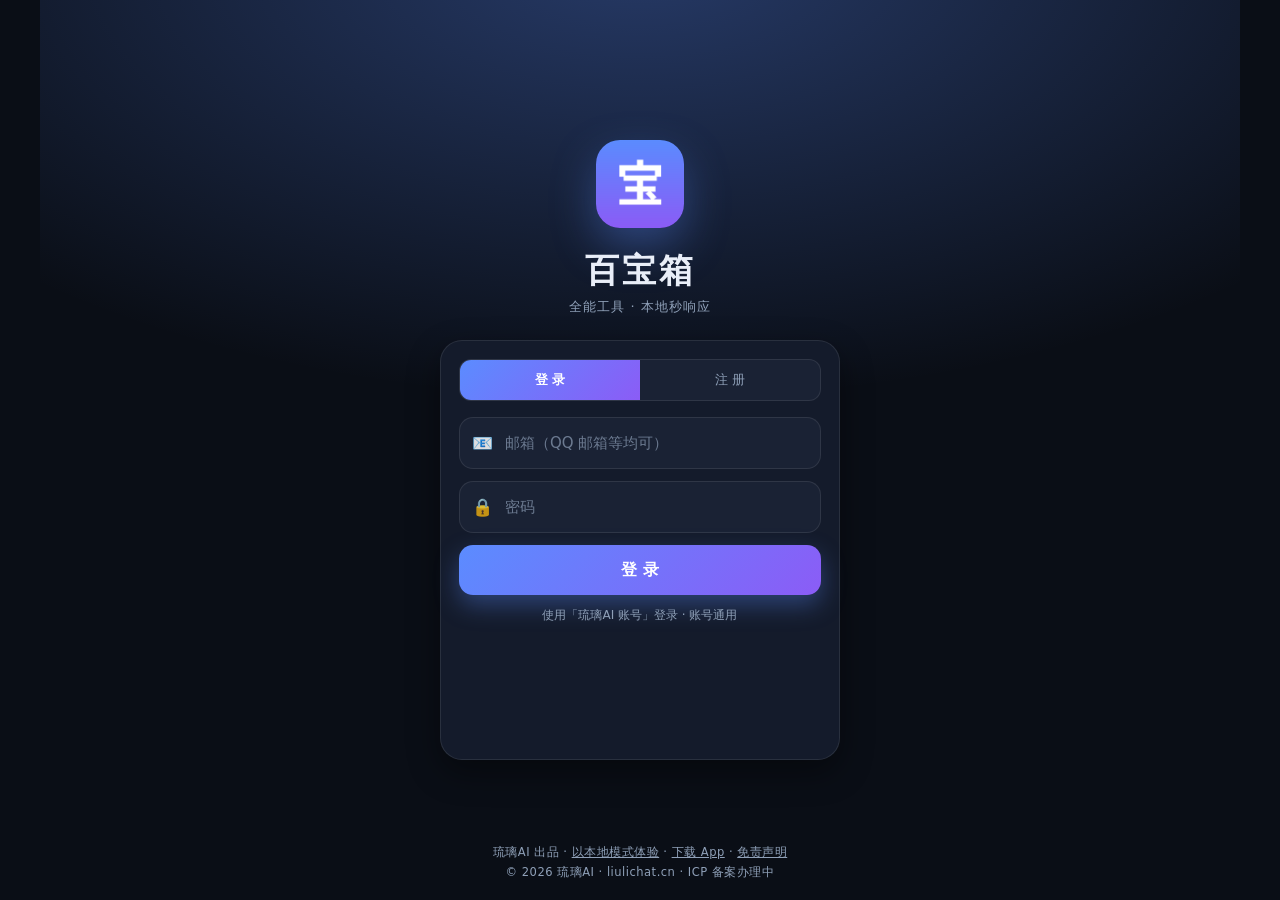
==== index.html @ 8d9b96b7 "feat: 新增访问记录后台（工具使用埋点 + 管理面板） 生产环境缺少访客行为的可观测性，无法得知谁在用、用了哪个工具。本次补齐：  后端（server/api.py） - 新增 tool_usag" ====
<!doctype html>
<html lang="zh-CN" data-theme="night">
<head>
<meta charset="utf-8">
<meta name="viewport" content="width=device-width, initial-scale=1, maximum-scale=1, user-scalable=no, viewport-fit=cover">
<meta name="theme-color" content="#0a0e16">
<meta name="mobile-web-app-capable" content="yes">
<meta name="apple-mobile-web-app-capable" content="yes">
<meta name="apple-mobile-web-app-status-bar-style" content="black-translucent">
<meta name="apple-mobile-web-app-title" content="百宝箱">
<link rel="manifest" href="manifest.webmanifest">
<link rel="icon" type="image/png" sizes="192x192" href="icons/icon-192.png">
<link rel="apple-touch-icon" href="icons/icon-180.png">
<title>百宝箱 · 全能工具箱</title>
<link rel="stylesheet" href="css/app.css?v=5">
</head>
<body>
<div id="app">

  <!-- 登录页 -->
  <section id="login" class="screen">
    <img class="login-orb" src="icons/icon-192.png" alt="百宝箱">
    <h1 class="login-title">百宝箱</h1>
    <p class="login-sub">全能工具 · 本地秒响应</p>
    <div class="login-card">
      <div class="seg" id="loginTab" style="margin-bottom:4px">
        <button data-v="login" class="active">登 录</button>
        <button data-v="register">注 册</button>
      </div>
      <div id="paneLogin">
        <div class="field">
          <span class="field-ico">📧</span>
          <input id="liEmail" type="email" placeholder="邮箱（QQ 邮箱等均可）" autocomplete="email">
        </div>
        <div class="field">
          <span class="field-ico">🔒</span>
          <input id="liPass" type="password" placeholder="密码" autocomplete="current-password">
        </div>
        <button id="liLogin" class="btn-primary btn-block">登 录</button>
        <p class="hint">使用「琉璃AI 账号」登录 · 账号通用</p>
      </div>
      <div id="paneRegister" class="hidden">
        <div class="field">
          <span class="field-ico">📧</span>
          <input id="rgEmail" type="email" placeholder="邮箱（QQ 邮箱等均可）" autocomplete="email">
        </div>
        <div class="field">
          <span class="field-ico">🔑</span>
          <input id="rgCode" type="tel" maxlength="6" placeholder="邮箱验证码" inputmode="numeric">
          <button id="rgSend" class="btn-mini">获取验证码</button>
        </div>
        <div class="field">
          <span class="field-ico">🔒</span>
          <input id="rgPass" type="password" placeholder="设置密码（至少 8 位）" autocomplete="new-password">
        </div>
        <div class="field">
          <span class="field-ico">🔒</span>
          <input id="rgPass2" type="password" placeholder="确认密码" autocomplete="new-password">
        </div>
        <button id="rgGo" class="btn-primary btn-block">注 册</button>
        <p class="hint">验证码 10 分钟内有效 · 重新获取后旧验证码自动失效</p>
      </div>
    </div>
    <div class="login-foot">
      <p style="margin:0">琉璃AI 出品 · <a id="guestMode" style="color:inherit;text-decoration:underline;cursor:pointer">以本地模式体验</a> · <a href="download/" style="color:inherit;text-decoration:underline">下载 App</a> · <a href="disclaimer/" style="color:inherit;text-decoration:underline">免责声明</a></p>
      <p style="margin:5px 0 0">© 2026 琉璃AI · liulichat.cn · ICP 备案办理中</p>
    </div>
  </section>

  <!-- 主界面 -->
  <section id="main" class="screen hidden">
    <main id="content">
      <div id="tab-home" class="tabpage">
        <header class="page-head">
          <div>
            <h2 class="page-title">百宝箱</h2>
            <p class="page-sub">全部本地运行 · 极速且保护隐私</p>
          </div>
          <div class="avatar" id="avatarTop">🙂</div>
        </header>
        <div class="searchbar">
          <span class="search-ico">🔍</span>
          <input id="search" placeholder="搜索工具…">
        </div>
        <div class="chips" id="chips"></div>
        <div class="grid" id="grid"></div>
        <div class="sec-head" id="soonTitle" style="margin-top:24px"><span class="sec-ico">🚧</span>即将上线</div>
        <div class="grid" id="upgrid"></div>
        <div class="foot-note">本地处理 · 无需上传 · 秒级响应<br>工具仅供个人学习使用 · © 2026 琉璃AI</div>
      </div>

      <div id="tab-fav" class="tabpage hidden">
        <header class="page-head"><h2 class="page-title">收藏</h2></header>
        <div class="grid" id="favgrid"></div>
        <div class="empty hidden" id="favEmpty">⭐ 还没有收藏的工具<br><span class="muted">在工具页点右上角星标即可收藏</span></div>
      </div>

      <div id="tab-me" class="tabpage hidden">
        <header class="page-head"><h2 class="page-title">我的</h2></header>
        <div class="me-card">
          <div class="avatar big" id="avatarMe">🙂</div>
          <div>
            <div class="me-name" id="meName">用户</div>
            <div class="me-sub" id="mePhone">-</div>
          </div>
        </div>
        <div class="sec-title">服务器</div>
        <div class="about-card" style="display:flex;justify-content:space-between;align-items:center">
          <span class="muted">连接状态</span><span id="syncStatus" style="font-size:12.5px">检测中…</span>
        </div>
        <div class="sec-title">主题</div>
        <div class="themes" id="themes"></div>
        <div class="sec-title">App</div>
        <div class="about-card" style="display:flex;justify-content:space-between;align-items:center;gap:10px">
          <span style="font-size:12.5px">📱 安卓版 App · 文件存到系统下载目录</span>
          <a class="btn sm" href="download/" style="height:34px;text-decoration:none;white-space:nowrap">获取</a>
        </div>
        <div class="sec-title">关于</div>
        <div class="about-card">
          <p>百宝箱 v0.6 · 38 个工具 · 桌面/手机自适应</p>
          <p>工具本地运行；数据只存本机与你的服务器，不外传第三方。</p>
          <p>所有工具仅供个人学习研究使用，请勿用于商业用途；使用下载类工具时请尊重原作者版权。</p>
          <p>© 2026 琉璃AI · liulichat.cn · <a href="disclaimer/" style="color:var(--accent)">隐私保护与免责声明</a></p>
        </div>
        <button id="logout" class="btn-danger btn-block">退出登录</button>
      </div>
    </main>

    <nav id="tabbar">
      <button class="tab active" data-tab="home">
        <svg viewBox="0 0 24 24"><path d="M3 10.5 12 3l9 7.5V21h-6v-6h-6v6H3z"/></svg>
        <span>首页</span>
      </button>
      <button class="tab" data-tab="fav">
        <svg viewBox="0 0 24 24"><path d="m12 2 3.1 6.3 6.9 1-5 4.9 1.2 6.8L12 17.8 5.8 21l1.2-6.8-5-4.9 6.9-1z"/></svg>
        <span>收藏</span>
      </button>
      <button class="tab" data-tab="me">
        <svg viewBox="0 0 24 24"><path d="M12 12a4.5 4.5 0 1 0 0-9 4.5 4.5 0 0 0 0 9Zm0 2c-4 0-8 2-8 5v2h16v-2c0-3-4-5-8-5Z"/></svg>
        <span>我的</span>
      </button>
    </nav>
  </section>

  <!-- 工具详情 -->
  <section id="toolview" class="hidden">
    <header class="tv-head">
      <button id="tvBack" class="tv-btn back">‹</button>
      <div class="tv-title" id="tvTitle">工具</div>
      <button id="tvFav" class="tv-btn star">☆</button>
    </header>
    <div class="tv-body" id="tvBody"></div>
  </section>

  <div id="toast" class="toast hidden"></div>
</div>
<script src="libs/qr-styling.js?v=1"></script>
<script src="libs/jsbarcode.min.js?v=1"></script>
<script src="libs/pdf-lib.min.js?v=1"></script>
<script src="libs/marked.min.js?v=1"></script>
<script src="libs/zxing.min.js?v=1"></script>
<script src="libs/jszip.min.js?v=1"></script>
<script src="libs/md5.min.js?v=1"></script>
<script src="js/tools.js?v=10"></script>
<script src="js/tools2.js?v=2"></script>
<script src="js/tools3.js?v=1"></script>
<script src="js/tools4.js?v=3"></script>
<script src="js/tools5.js?v=4"></script>
<script src="js/tools6.js?v=5"></script>
<script src="js/api.js?v=4"></script>
<script src="js/app.js?v=8"></script>
</body>
</html>
---- css/app.css ----
/* 百宝箱 · 设计系统 v0.1 */
*{box-sizing:border-box;-webkit-tap-highlight-color:transparent}
html,body{height:100%;margin:0;padding:0}
body{font-family:system-ui,-apple-system,"PingFang SC","Noto Sans SC",sans-serif;background:var(--bg);color:var(--text);overflow:hidden;overscroll-behavior:none;user-select:none;-webkit-user-select:none;transition:background .25s ease}
#app{position:relative;height:100vh;height:100dvh;max-width:540px;margin:0 auto;overflow:hidden}
.hidden{display:none!important}
.screen{position:absolute;inset:0;display:flex;flex-direction:column}
button{font-family:inherit;cursor:pointer}
input,textarea{font-family:inherit;user-select:text;-webkit-user-select:text}

/* ===== 主题令牌（7 套） ===== */
:root,[data-theme="night"]{--bg:#0a0e16;--bg2:#0e1421;--card:#141b2b;--card2:#1a2234;--text:#e9eef8;--muted:#8fa0b8;--border:rgba(255,255,255,.09);--accent:#5b8cff;--accent2:#8b5cf6;--grad:linear-gradient(135deg,#5b8cff,#8b5cf6);--glow:rgba(91,140,255,.35);--danger:#ff5d73;--shadow:0 12px 32px rgba(0,0,0,.4);color-scheme:dark}
[data-theme="light"]{--bg:#f4f6fb;--bg2:#ffffff;--card:#ffffff;--card2:#f2f5fb;--text:#17203a;--muted:#6b7a94;--border:rgba(20,30,60,.10);--accent:#3b6cf6;--accent2:#7c3aed;--grad:linear-gradient(135deg,#3b6cf6,#7c3aed);--glow:rgba(59,108,246,.25);--danger:#e5484d;--shadow:0 12px 32px rgba(30,40,80,.12);color-scheme:light}
[data-theme="ocean"]{--bg:#06121c;--bg2:#0a1a28;--card:#0e2131;--card2:#122940;--text:#e6f4fb;--muted:#7fa3ba;--border:rgba(140,200,255,.10);--accent:#22d3ee;--accent2:#3b82f6;--grad:linear-gradient(135deg,#22d3ee,#3b82f6);--glow:rgba(34,211,238,.30);--danger:#ff6b81;--shadow:0 12px 32px rgba(0,10,20,.5);color-scheme:dark}
[data-theme="violet"]{--bg:#100a1c;--bg2:#170f28;--card:#1d1433;--card2:#241a3f;--text:#efe9fb;--muted:#9d8fbd;--border:rgba(200,160,255,.10);--accent:#a855f7;--accent2:#ec4899;--grad:linear-gradient(135deg,#a855f7,#ec4899);--glow:rgba(168,85,247,.35);--danger:#ff6b9d;--shadow:0 12px 32px rgba(20,0,40,.55);color-scheme:dark}
[data-theme="sunset"]{--bg:#160e09;--bg2:#1e130c;--card:#271a11;--card2:#312217;--text:#faeadd;--muted:#b99b83;--border:rgba(255,200,150,.10);--accent:#fb923c;--accent2:#f43f5e;--grad:linear-gradient(135deg,#fb923c,#f43f5e);--glow:rgba(251,146,60,.32);--danger:#ff5d5d;--shadow:0 12px 32px rgba(30,10,0,.5);color-scheme:dark}
[data-theme="forest"]{--bg:#0a1410;--bg2:#0e1b16;--card:#12241c;--card2:#173026;--text:#e4f3ec;--muted:#87ab9a;--border:rgba(150,255,200,.09);--accent:#34d399;--accent2:#10b981;--grad:linear-gradient(135deg,#34d399,#10b981);--glow:rgba(52,211,153,.28);--danger:#ff6b81;--shadow:0 12px 32px rgba(0,20,10,.5);color-scheme:dark}
[data-theme="sakura"]{--bg:#fff5f7;--bg2:#ffffff;--card:#ffffff;--card2:#fdeff4;--text:#3a2230;--muted:#a2768b;--border:rgba(180,60,110,.13);--accent:#ec4899;--accent2:#f472b6;--grad:linear-gradient(135deg,#f472b6,#ec4899);--glow:rgba(244,114,182,.30);--danger:#e5484d;--shadow:0 12px 32px rgba(180,80,130,.15);color-scheme:light}

/* ===== 登录页 ===== */
#login{align-items:center;justify-content:center;padding:24px;text-align:center;background:radial-gradient(120% 80% at 50% -5%,var(--glow),transparent 62%),var(--bg)}
.login-orb{width:88px;height:88px;border-radius:24px;display:block;box-shadow:0 18px 44px var(--glow)}
@keyframes gradmove{0%{background-position:0% 40%}50%{background-position:100% 60%}100%{background-position:0% 40%}}
.login-title{font-size:30px;margin:20px 0 4px;letter-spacing:3px;font-weight:800}
.login-sub{color:var(--muted);font-size:13px;margin:0 0 24px;letter-spacing:1px}
.login-card{width:100%;max-width:360px;background:var(--card);border:1px solid var(--border);border-radius:22px;padding:18px;box-shadow:var(--shadow);display:flex;flex-direction:column;gap:12px;min-height:420px}
#paneLogin,#paneRegister{display:flex;flex-direction:column;gap:12px}
.field{display:flex;align-items:center;gap:10px;background:var(--card2);border:1px solid var(--border);border-radius:14px;padding:0 12px;height:52px;transition:border-color .15s}
.field:focus-within{border-color:var(--accent)}
.field input{flex:1;border:0;background:transparent;color:var(--text);font-size:15px;outline:none;min-width:0}
.field input::placeholder{color:var(--muted);opacity:.7}
.field-ico{font-size:17px;opacity:.85}
.btn-mini{border:0;background:transparent;color:var(--accent);font-size:13px;font-weight:700;white-space:nowrap;padding:8px 2px}
.btn{display:inline-flex;align-items:center;justify-content:center;gap:6px;padding:0 16px;height:44px;border-radius:12px;border:1px solid var(--border);background:var(--card);color:var(--text);font-size:14px;font-weight:600;transition:transform .12s ease,opacity .15s}
.btn:active{transform:scale(.97)}
.btn-primary{background:var(--grad);color:#fff;border:0;height:50px;border-radius:14px;font-size:16px;font-weight:700;box-shadow:0 10px 24px var(--glow)}
.btn.accent{background:var(--grad);color:#fff;border:0;box-shadow:0 8px 20px var(--glow)}
.btn.sm{height:36px;font-size:13px;border-radius:10px;padding:0 12px}
.btn-danger{background:transparent;color:var(--danger);border:1px solid var(--danger);height:48px;border-radius:14px;font-weight:600}
.btn-block{width:100%}
.hint{font-size:12px;color:var(--muted);text-align:center;margin:0}
.login-foot{position:absolute;bottom:20px;font-size:11.5px;color:var(--muted);letter-spacing:.5px}

/* ===== 主界面 ===== */
#main{background:var(--bg)}
#content{flex:1;overflow-y:auto;-webkit-overflow-scrolling:touch;padding:0 16px 92px}
.tabpage{padding-top:16px;animation:fadeup .25s ease}
@keyframes fadeup{from{opacity:0;transform:translateY(6px)}to{opacity:1;transform:none}}
.page-head{display:flex;align-items:center;justify-content:space-between;margin:4px 0 14px}
.page-title{font-size:22px;margin:0;font-weight:800}
.page-sub{color:var(--muted);font-size:12px;margin:4px 0 0}
.avatar{width:38px;height:38px;border-radius:50%;background:var(--grad);display:flex;align-items:center;justify-content:center;font-size:19px;box-shadow:0 6px 16px var(--glow);flex:none}
.avatar.big{width:54px;height:54px;font-size:27px}
.searchbar{display:flex;align-items:center;gap:8px;background:var(--card);border:1px solid var(--border);border-radius:14px;height:46px;padding:0 14px;margin-bottom:12px;transition:border-color .15s}
.searchbar:focus-within{border-color:var(--accent)}
.searchbar input{flex:1;border:0;background:transparent;color:var(--text);outline:none;font-size:14px}
.searchbar input::placeholder{color:var(--muted);opacity:.7}
.search-ico{font-size:14px;opacity:.7}
.chips{display:flex;gap:8px;overflow-x:auto;padding-bottom:14px;scrollbar-width:none}
.chips::-webkit-scrollbar{display:none}
.chip{border:1px solid var(--border);background:var(--card);color:var(--muted);border-radius:999px;padding:7px 15px;font-size:13px;white-space:nowrap;transition:all .15s}
.chip.active{background:var(--grad);color:#fff;border-color:transparent;font-weight:600;box-shadow:0 6px 16px var(--glow)}
.grid{display:grid;grid-template-columns:repeat(2,1fr);gap:10px}
@media(min-width:560px){.grid{grid-template-columns:repeat(3,1fr)}}
.card{position:relative;background:var(--card);border:1px solid var(--border);border-radius:18px;padding:14px;cursor:pointer;transition:transform .12s ease,border-color .15s}
.card:active{transform:scale(.96)}
@media(hover:hover){.card:hover{border-color:var(--accent)}}
.card-ico{width:42px;height:42px;border-radius:13px;display:flex;align-items:center;justify-content:center;font-size:21px;margin-bottom:10px;box-shadow:0 6px 14px rgba(0,0,0,.18)}
.card-name{font-size:14px;font-weight:700}
.card-desc{font-size:11px;color:var(--muted);margin-top:3px;line-height:1.4}
.card.soon{opacity:.55;pointer-events:none}
.badge-soon{position:absolute;top:10px;right:10px;font-size:9.5px;color:var(--muted);border:1px solid var(--border);border-radius:999px;padding:2px 7px}
.sec-title{font-size:13px;color:var(--muted);margin:22px 0 10px;font-weight:700}
.foot-note{text-align:center;color:var(--muted);font-size:11px;margin:26px 0 8px;letter-spacing:.5px}
.empty{text-align:center;color:var(--text);padding:56px 0;font-size:14px;line-height:2.1}
.muted{color:var(--muted);font-size:12px}

/* ===== 底部导航 ===== */
#tabbar{position:absolute;left:0;right:0;bottom:0;display:flex;height:calc(62px + env(safe-area-inset-bottom));padding-bottom:env(safe-area-inset-bottom);background:var(--bg2);border-top:1px solid var(--border)}
.tab{flex:1;display:flex;flex-direction:column;align-items:center;justify-content:center;gap:3px;background:none;border:0;color:var(--muted);font-size:11px;transition:color .15s}
.tab svg{width:22px;height:22px;fill:currentColor}
.tab.active{color:var(--accent)}
.tab.active span{font-weight:700}

/* ===== 工具详情页 ===== */
#toolview{position:absolute;inset:0;background:var(--bg);display:flex;flex-direction:column;z-index:30;animation:slidein .22s cubic-bezier(.2,.8,.3,1)}
@keyframes slidein{from{transform:translateX(28px);opacity:.3}to{transform:none;opacity:1}}
.tv-head{display:flex;align-items:center;gap:8px;padding:12px 14px 10px;border-bottom:1px solid var(--border)}
.tv-btn{width:38px;height:38px;border-radius:12px;border:1px solid var(--border);background:var(--card);color:var(--text);font-size:22px;line-height:1;display:flex;align-items:center;justify-content:center;transition:transform .12s}
.tv-btn:active{transform:scale(.92)}
.tv-btn.back{padding-bottom:4px;font-weight:600}
.tv-btn.star{font-size:19px;color:var(--muted)}
.tv-btn.star.on{color:#fbbf24;border-color:rgba(251,191,36,.4)}
.tv-title{flex:1;text-align:center;font-size:16px;font-weight:700;overflow:hidden;text-overflow:ellipsis;white-space:nowrap}
.tv-body{flex:1;overflow-y:auto;-webkit-overflow-scrolling:touch;padding:16px 16px 48px}

/* ===== 通用工具组件 ===== */
.label{font-size:12.5px;color:var(--muted);margin:14px 0 6px;font-weight:700;display:flex;align-items:center;justify-content:space-between}
.label:first-child{margin-top:0}
.ta{width:100%;min-height:112px;background:var(--card);border:1px solid var(--border);border-radius:14px;color:var(--text);padding:12px;font-size:14px;outline:none;resize:vertical;line-height:1.5;transition:border-color .15s}
.ta:focus,.inp:focus{border-color:var(--accent)}
.ta::placeholder,.inp::placeholder{color:var(--muted);opacity:.65}
.inp{width:100%;height:46px;background:var(--card);border:1px solid var(--border);border-radius:12px;color:var(--text);padding:0 12px;font-size:14px;outline:none;transition:border-color .15s}
.row{display:flex;gap:10px;align-items:center}
.row.wrap{flex-wrap:wrap}
.result-box{background:var(--card);border:1px solid var(--border);border-radius:14px;padding:12px;font-size:13px;word-break:break-all;line-height:1.6;user-select:text;-webkit-user-select:text;min-height:44px}
.result-box.mono{font-family:ui-monospace,Menlo,Consolas,monospace;letter-spacing:.5px}
.canvas-wrap{position:relative;margin-top:12px;border-radius:16px;overflow:hidden;border:1px solid var(--border);background:var(--card2)}
.canvas-wrap canvas{display:block;width:100%;height:auto;touch-action:none}
.file-drop{display:block;border:1.5px dashed var(--border);border-radius:16px;padding:30px 14px;text-align:center;color:var(--muted);font-size:13px;background:var(--card);transition:border-color .15s,color .15s}
.file-drop:active{border-color:var(--accent);color:var(--accent)}
input[type=file]{display:none}
input[type=range]{width:100%;accent-color:var(--accent);height:32px}
input[type=checkbox]{width:18px;height:18px;accent-color:var(--accent)}
input[type=color]{width:100%;height:40px;border:1px solid var(--border);border-radius:10px;background:var(--card);padding:2px}
.seg{display:flex;background:var(--card2);border:1px solid var(--border);border-radius:12px;overflow:hidden}
.seg button{flex:1;border:0;background:transparent;color:var(--muted);height:40px;font-size:13px;transition:all .15s}
.seg button.active{background:var(--grad);color:#fff;font-weight:700}
.check-row{display:flex;align-items:center;justify-content:space-between;background:var(--card);border:1px solid var(--border);border-radius:12px;padding:12px 14px;margin-top:8px;font-size:14px}
.strength{height:6px;border-radius:999px;background:var(--card2);overflow:hidden;margin-top:10px}
.strength i{display:block;height:100%;width:0;border-radius:999px;transition:width .3s,background .3s}
.big-mono{font-size:19px;font-weight:700;letter-spacing:1px;word-break:break-all;font-family:ui-monospace,Menlo,Consolas,monospace}

/* ===== 我的页 ===== */
.me-card{display:flex;align-items:center;gap:14px;background:var(--card);border:1px solid var(--border);border-radius:20px;padding:16px;margin-top:4px}
.me-name{font-size:16px;font-weight:800}
.me-sub{font-size:12px;color:var(--muted);margin-top:3px}
.themes{display:grid;grid-template-columns:repeat(4,1fr);gap:10px}
.swatch{border:2px solid var(--border);border-radius:16px;padding:12px 6px 10px;display:flex;flex-direction:column;align-items:center;gap:8px;background:var(--card);font-size:11px;color:var(--muted);transition:all .15s}
.swatch .dot{width:26px;height:26px;border-radius:50%}
.swatch.on{border-color:var(--accent);color:var(--text);font-weight:700}
.swatch.on .dot{box-shadow:0 0 0 2px var(--bg),0 0 0 4px var(--accent)}
.about-card{background:var(--card);border:1px solid var(--border);border-radius:16px;padding:14px;font-size:12.5px;color:var(--muted);line-height:1.8}
.about-card p{margin:0}
#logout{margin-top:22px}

/* ===== 轻提示 ===== */
.toast{position:absolute;top:18px;left:50%;transform:translateX(-50%);background:rgba(22,28,44,.94);color:#fff;padding:11px 18px;border-radius:999px;font-size:13px;z-index:80;box-shadow:0 10px 30px rgba(0,0,0,.35);max-width:82%;text-align:center;animation:toastin .22s ease;pointer-events:none}
@keyframes toastin{from{opacity:0;transform:translateX(-50%) translateY(-8px)}to{opacity:1;transform:translateX(-50%) translateY(0)}}

/* ===== Markdown 预览样式 ===== */
.md-body{font-size:13.5px;line-height:1.75;user-select:text;-webkit-user-select:text}
.md-body h1,.md-body h2,.md-body h3,.md-body h4{margin:12px 0 8px;line-height:1.3}
.md-body h1{font-size:19px}
.md-body h2{font-size:16px}
.md-body h3{font-size:14px}
.md-body p{margin:6px 0}
.md-body code{background:var(--card2);border:1px solid var(--border);border-radius:6px;padding:1px 5px;font-size:12px}
.md-body pre{background:var(--card2);border:1px solid var(--border);border-radius:10px;padding:10px;overflow-x:auto}
.md-body pre code{border:0;padding:0;background:none}
.md-body blockquote{border-left:3px solid var(--accent);margin:8px 0;padding:2px 12px;color:var(--muted)}
.md-body ul,.md-body ol{padding-left:22px;margin:6px 0}
.md-body a{color:var(--accent)}
.md-body table{border-collapse:collapse}
.md-body td,.md-body th{border:1px solid var(--border);padding:4px 8px}

/* ===== 首页分类分区 ===== */
#grid{display:block}
.tool-sec{margin-bottom:4px}
.sec-head{display:flex;align-items:center;gap:8px;font-size:14.5px;font-weight:800;margin:20px 0 10px;color:var(--text)}
.sec-head .sec-ico{font-size:17px}
.sec-head .sec-count{font-size:11px;color:var(--muted);font-weight:600;background:var(--card);border:1px solid var(--border);border-radius:999px;padding:1px 9px;margin-left:2px}

/* ===== 桌面端（Windows / 大屏 Web）适配 ===== */
@media (min-width: 720px){
  #app{max-width: 880px}
  .grid{grid-template-columns:repeat(3,1fr)}
  #content{padding:0 22px 100px}
  #tabbar{justify-content:center}
  .tab{flex:0 1 170px}
  .tv-head,.tv-body{max-width:800px;margin-left:auto;margin-right:auto;width:100%}
  .login-card{max-width:400px}
  .login-title{font-size:34px}
}
@media (min-width: 1100px){
  #app{max-width: 1200px}
  .grid{grid-template-columns:repeat(4,1fr)}
  #content{padding:0 30px 100px}
  .tv-head,.tv-body{max-width:880px}
  .card{padding:16px}
  .card-ico{width:46px;height:46px;font-size:23px}
}
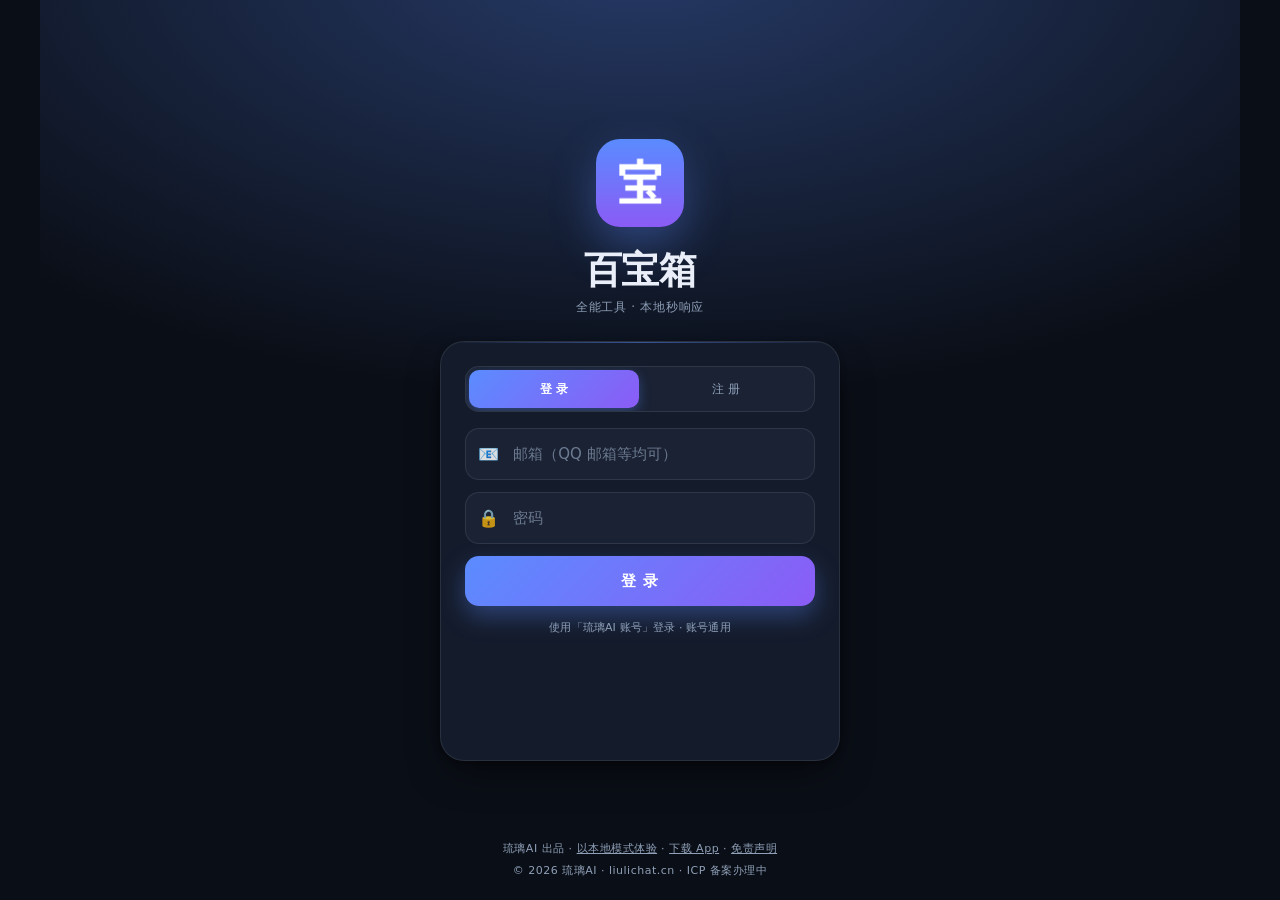
==== commit 60e149a4: "design: 视觉系统 v2.0 · 排版比例尺 + 4pt 留白 + 三级纵深 + GSAP 编排 八个维度的重做： - 排版：1.2 比例尺（11/12/13.5/15/17/20/24/30/" ====
--- a/index.html
+++ b/index.html
@@ -12,7 +12,7 @@
 <link rel="icon" type="image/png" sizes="192x192" href="icons/icon-192.png">
 <link rel="apple-touch-icon" href="icons/icon-180.png">
 <title>百宝箱 · 全能工具箱</title>
-<link rel="stylesheet" href="css/app.css?v=5">
+<link rel="stylesheet" href="css/app.css?v=6">
 </head>
 <body>
 <div id="app">
@@ -167,7 +167,8 @@
 <script src="js/tools4.js?v=3"></script>
 <script src="js/tools5.js?v=4"></script>
 <script src="js/tools6.js?v=5"></script>
+<script src="libs/gsap.min.js?v=1"></script>
 <script src="js/api.js?v=4"></script>
-<script src="js/app.js?v=8"></script>
+<script src="js/app.js?v=9"></script>
 </body>
 </html>
--- a/css/app.css
+++ b/css/app.css
@@ -1,182 +1,337 @@
-/* 百宝箱 · 设计系统 v0.1 */
+/* 百宝箱 · 设计系统 v2.0
+   排版比例尺 1.2 / 留白 4pt 栅格 / 三级纵深 / 统一缓动曲线
+   动效编排由 GSAP 接管，CSS 只留降级与微交互 */
 *{box-sizing:border-box;-webkit-tap-highlight-color:transparent}
 html,body{height:100%;margin:0;padding:0}
-body{font-family:system-ui,-apple-system,"PingFang SC","Noto Sans SC",sans-serif;background:var(--bg);color:var(--text);overflow:hidden;overscroll-behavior:none;user-select:none;-webkit-user-select:none;transition:background .25s ease}
+
+/* ===== 字体比例尺 ===== */
+:root{
+  --fs-xs:11px; --fs-sm:12px; --fs-base:13.5px; --fs-md:15px;
+  --fs-lg:17px; --fs-xl:20px; --fs-2xl:24px; --fs-3xl:30px; --fs-4xl:38px;
+  --lh-tight:1.25; --lh-base:1.6; --lh-loose:1.8;
+  --ls-tight:-.022em; --ls-base:.01em; --ls-wide:.06em;
+
+  /* ===== 留白：4pt 栅格 ===== */
+  --sp-1:4px; --sp-2:8px; --sp-3:12px; --sp-4:16px; --sp-5:20px;
+  --sp-6:24px; --sp-8:32px; --sp-10:40px; --sp-12:48px;
+
+  /* ===== 圆角 ===== */
+  --r-sm:10px; --r-md:14px; --r-lg:18px; --r-xl:24px; --r-full:999px;
+
+  /* ===== 缓动曲线：全站只用这三条 ===== */
+  --ease-out:cubic-bezier(.22,.61,.36,1);
+  --ease-io:cubic-bezier(.65,.05,.36,1);
+  --ease-spring:cubic-bezier(.34,1.4,.5,1);
+  --t-fast:.16s; --t-base:.26s; --t-slow:.42s;
+
+  --nav-h:62px;
+}
+
+body{
+  font-family:system-ui,-apple-system,"PingFang SC","Noto Sans SC","Segoe UI",sans-serif;
+  background:var(--bg);color:var(--text);overflow:hidden;overscroll-behavior:none;
+  user-select:none;-webkit-user-select:none;
+  transition:background var(--t-slow) var(--ease-out);
+  font-size:var(--fs-base);line-height:var(--lh-base);letter-spacing:var(--ls-base);
+  -webkit-font-smoothing:antialiased;text-rendering:optimizeLegibility;
+}
 #app{position:relative;height:100vh;height:100dvh;max-width:540px;margin:0 auto;overflow:hidden}
 .hidden{display:none!important}
 .screen{position:absolute;inset:0;display:flex;flex-direction:column}
-button{font-family:inherit;cursor:pointer}
+button{font-family:inherit;cursor:pointer;font-size:inherit}
 input,textarea{font-family:inherit;user-select:text;-webkit-user-select:text}
-
-/* ===== 主题令牌（7 套） ===== */
-:root,[data-theme="night"]{--bg:#0a0e16;--bg2:#0e1421;--card:#141b2b;--card2:#1a2234;--text:#e9eef8;--muted:#8fa0b8;--border:rgba(255,255,255,.09);--accent:#5b8cff;--accent2:#8b5cf6;--grad:linear-gradient(135deg,#5b8cff,#8b5cf6);--glow:rgba(91,140,255,.35);--danger:#ff5d73;--shadow:0 12px 32px rgba(0,0,0,.4);color-scheme:dark}
-[data-theme="light"]{--bg:#f4f6fb;--bg2:#ffffff;--card:#ffffff;--card2:#f2f5fb;--text:#17203a;--muted:#6b7a94;--border:rgba(20,30,60,.10);--accent:#3b6cf6;--accent2:#7c3aed;--grad:linear-gradient(135deg,#3b6cf6,#7c3aed);--glow:rgba(59,108,246,.25);--danger:#e5484d;--shadow:0 12px 32px rgba(30,40,80,.12);color-scheme:light}
-[data-theme="ocean"]{--bg:#06121c;--bg2:#0a1a28;--card:#0e2131;--card2:#122940;--text:#e6f4fb;--muted:#7fa3ba;--border:rgba(140,200,255,.10);--accent:#22d3ee;--accent2:#3b82f6;--grad:linear-gradient(135deg,#22d3ee,#3b82f6);--glow:rgba(34,211,238,.30);--danger:#ff6b81;--shadow:0 12px 32px rgba(0,10,20,.5);color-scheme:dark}
-[data-theme="violet"]{--bg:#100a1c;--bg2:#170f28;--card:#1d1433;--card2:#241a3f;--text:#efe9fb;--muted:#9d8fbd;--border:rgba(200,160,255,.10);--accent:#a855f7;--accent2:#ec4899;--grad:linear-gradient(135deg,#a855f7,#ec4899);--glow:rgba(168,85,247,.35);--danger:#ff6b9d;--shadow:0 12px 32px rgba(20,0,40,.55);color-scheme:dark}
-[data-theme="sunset"]{--bg:#160e09;--bg2:#1e130c;--card:#271a11;--card2:#312217;--text:#faeadd;--muted:#b99b83;--border:rgba(255,200,150,.10);--accent:#fb923c;--accent2:#f43f5e;--grad:linear-gradient(135deg,#fb923c,#f43f5e);--glow:rgba(251,146,60,.32);--danger:#ff5d5d;--shadow:0 12px 32px rgba(30,10,0,.5);color-scheme:dark}
-[data-theme="forest"]{--bg:#0a1410;--bg2:#0e1b16;--card:#12241c;--card2:#173026;--text:#e4f3ec;--muted:#87ab9a;--border:rgba(150,255,200,.09);--accent:#34d399;--accent2:#10b981;--grad:linear-gradient(135deg,#34d399,#10b981);--glow:rgba(52,211,153,.28);--danger:#ff6b81;--shadow:0 12px 32px rgba(0,20,10,.5);color-scheme:dark}
-[data-theme="sakura"]{--bg:#fff5f7;--bg2:#ffffff;--card:#ffffff;--card2:#fdeff4;--text:#3a2230;--muted:#a2768b;--border:rgba(180,60,110,.13);--accent:#ec4899;--accent2:#f472b6;--grad:linear-gradient(135deg,#f472b6,#ec4899);--glow:rgba(244,114,182,.30);--danger:#e5484d;--shadow:0 12px 32px rgba(180,80,130,.15);color-scheme:light}
+/* 数字一律等宽：彻底解决时间戳/汇率/进制换算里的字符跳动 */
+.big-mono,.result-box.mono,.ta.mono,input[type=tel],input[type=number]{
+  font-variant-numeric:tabular-nums;font-feature-settings:"tnum" 1
+}
+
+/* ===== 主题令牌（7 套，每套含三级纵深 + 语义色） ===== */
+:root,[data-theme="night"]{
+  --bg:#0a0e16;--bg2:#0e1421;--card:#141b2b;--card2:#1a2234;
+  --text:#e9eef8;--muted:#8fa0b8;--border:rgba(255,255,255,.09);
+  --accent:#5b8cff;--accent2:#8b5cf6;--grad:linear-gradient(135deg,#5b8cff,#8b5cf6);
+  --glow:rgba(91,140,255,.35);--danger:#ff5d73;
+  --success:#34d399;--warning:#fbbf24;
+  --e1:0 1px 2px rgba(0,0,0,.28);
+  --e2:0 4px 14px -4px rgba(0,0,0,.45),0 1px 2px rgba(0,0,0,.3);
+  --e3:0 16px 40px -12px rgba(0,0,0,.6),0 2px 6px rgba(0,0,0,.35);
+  --e4:0 28px 64px -20px rgba(0,0,0,.75);
+  --hi:rgba(255,255,255,.06);color-scheme:dark}
+[data-theme="light"]{
+  --bg:#f4f6fb;--bg2:#ffffff;--card:#ffffff;--card2:#f2f5fb;
+  --text:#17203a;--muted:#6b7a94;--border:rgba(20,30,60,.10);
+  --accent:#3b6cf6;--accent2:#7c3aed;--grad:linear-gradient(135deg,#3b6cf6,#7c3aed);
+  --glow:rgba(59,108,246,.25);--danger:#e5484d;
+  --success:#10b981;--warning:#f59e0b;
+  --e1:0 1px 2px rgba(30,40,80,.06);
+  --e2:0 4px 14px -6px rgba(30,40,80,.14),0 1px 2px rgba(30,40,80,.05);
+  --e3:0 16px 40px -14px rgba(30,40,80,.22),0 2px 6px rgba(30,40,80,.07);
+  --e4:0 28px 64px -22px rgba(30,40,80,.3);
+  --hi:rgba(20,30,60,.035);color-scheme:light}
+[data-theme="ocean"]{
+  --bg:#06121c;--bg2:#0a1a28;--card:#0e2131;--card2:#122940;
+  --text:#e6f4fb;--muted:#7fa3ba;--border:rgba(140,200,255,.10);
+  --accent:#22d3ee;--accent2:#3b82f6;--grad:linear-gradient(135deg,#22d3ee,#3b82f6);
+  --glow:rgba(34,211,238,.30);--danger:#ff6b81;
+  --success:#34d399;--warning:#fbbf24;
+  --e1:0 1px 2px rgba(0,10,20,.3);
+  --e2:0 4px 14px -4px rgba(0,10,20,.5),0 1px 2px rgba(0,10,20,.34);
+  --e3:0 16px 40px -12px rgba(0,10,20,.66),0 2px 6px rgba(0,10,20,.4);
+  --e4:0 28px 64px -20px rgba(0,10,20,.8);
+  --hi:rgba(140,200,255,.06);color-scheme:dark}
+[data-theme="violet"]{
+  --bg:#100a1c;--bg2:#170f28;--card:#1d1433;--card2:#241a3f;
+  --text:#efe9fb;--muted:#9d8fbd;--border:rgba(200,160,255,.10);
+  --accent:#a855f7;--accent2:#ec4899;--grad:linear-gradient(135deg,#a855f7,#ec4899);
+  --glow:rgba(168,85,247,.35);--danger:#ff6b9d;
+  --success:#34d399;--warning:#fbbf24;
+  --e1:0 1px 2px rgba(20,0,40,.32);
+  --e2:0 4px 14px -4px rgba(20,0,40,.52),0 1px 2px rgba(20,0,40,.36);
+  --e3:0 16px 40px -12px rgba(20,0,40,.68),0 2px 6px rgba(20,0,40,.42);
+  --e4:0 28px 64px -20px rgba(20,0,40,.82);
+  --hi:rgba(200,160,255,.06);color-scheme:dark}
+[data-theme="sunset"]{
+  --bg:#160e09;--bg2:#1e130c;--card:#271a11;--card2:#312217;
+  --text:#faeadd;--muted:#b99b83;--border:rgba(255,200,150,.10);
+  --accent:#fb923c;--accent2:#f43f5e;--grad:linear-gradient(135deg,#fb923c,#f43f5e);
+  --glow:rgba(251,146,60,.32);--danger:#ff5d5d;
+  --success:#34d399;--warning:#fbbf24;
+  --e1:0 1px 2px rgba(30,10,0,.3);
+  --e2:0 4px 14px -4px rgba(30,10,0,.5),0 1px 2px rgba(30,10,0,.34);
+  --e3:0 16px 40px -12px rgba(30,10,0,.66),0 2px 6px rgba(30,10,0,.4);
+  --e4:0 28px 64px -20px rgba(30,10,0,.8);
+  --hi:rgba(255,200,150,.06);color-scheme:dark}
+[data-theme="forest"]{
+  --bg:#0a1410;--bg2:#0e1b16;--card:#12241c;--card2:#173026;
+  --text:#e4f3ec;--muted:#87ab9a;--border:rgba(150,255,200,.09);
+  --accent:#34d399;--accent2:#10b981;--grad:linear-gradient(135deg,#34d399,#10b981);
+  --glow:rgba(52,211,153,.28);--danger:#ff6b81;
+  --success:#34d399;--warning:#fbbf24;
+  --e1:0 1px 2px rgba(0,20,10,.3);
+  --e2:0 4px 14px -4px rgba(0,20,10,.5),0 1px 2px rgba(0,20,10,.34);
+  --e3:0 16px 40px -12px rgba(0,20,10,.66),0 2px 6px rgba(0,20,10,.4);
+  --e4:0 28px 64px -20px rgba(0,20,10,.8);
+  --hi:rgba(150,255,200,.055);color-scheme:dark}
+[data-theme="sakura"]{
+  --bg:#fff5f7;--bg2:#ffffff;--card:#ffffff;--card2:#fdeff4;
+  --text:#3a2230;--muted:#a2768b;--border:rgba(180,60,110,.13);
+  --accent:#ec4899;--accent2:#f472b6;--grad:linear-gradient(135deg,#f472b6,#ec4899);
+  --glow:rgba(244,114,182,.30);--danger:#e5484d;
+  --success:#10b981;--warning:#f59e0b;
+  --e1:0 1px 2px rgba(180,80,130,.07);
+  --e2:0 4px 14px -6px rgba(180,80,130,.16),0 1px 2px rgba(180,80,130,.06);
+  --e3:0 16px 40px -14px rgba(180,80,130,.24),0 2px 6px rgba(180,80,130,.08);
+  --e4:0 28px 64px -22px rgba(180,80,130,.32);
+  --hi:rgba(180,60,110,.04);color-scheme:light}
 
 /* ===== 登录页 ===== */
-#login{align-items:center;justify-content:center;padding:24px;text-align:center;background:radial-gradient(120% 80% at 50% -5%,var(--glow),transparent 62%),var(--bg)}
-.login-orb{width:88px;height:88px;border-radius:24px;display:block;box-shadow:0 18px 44px var(--glow)}
+#login{align-items:center;justify-content:center;padding:var(--sp-6);text-align:center;background:radial-gradient(120% 80% at 50% -5%,var(--glow),transparent 62%),var(--bg)}
+.login-orb{width:88px;height:88px;border-radius:var(--r-xl);display:block;box-shadow:0 18px 44px var(--glow);transition:transform var(--t-slow) var(--ease-spring)}
+.login-orb:active{transform:scale(.94)}
 @keyframes gradmove{0%{background-position:0% 40%}50%{background-position:100% 60%}100%{background-position:0% 40%}}
-.login-title{font-size:30px;margin:20px 0 4px;letter-spacing:3px;font-weight:800}
-.login-sub{color:var(--muted);font-size:13px;margin:0 0 24px;letter-spacing:1px}
-.login-card{width:100%;max-width:360px;background:var(--card);border:1px solid var(--border);border-radius:22px;padding:18px;box-shadow:var(--shadow);display:flex;flex-direction:column;gap:12px;min-height:420px}
-#paneLogin,#paneRegister{display:flex;flex-direction:column;gap:12px}
-.field{display:flex;align-items:center;gap:10px;background:var(--card2);border:1px solid var(--border);border-radius:14px;padding:0 12px;height:52px;transition:border-color .15s}
-.field:focus-within{border-color:var(--accent)}
-.field input{flex:1;border:0;background:transparent;color:var(--text);font-size:15px;outline:none;min-width:0}
+.login-title{font-size:var(--fs-3xl);margin:var(--sp-5) 0 var(--sp-1);letter-spacing:var(--ls-tight);font-weight:800;line-height:var(--lh-tight)}
+.login-sub{color:var(--muted);font-size:var(--fs-sm);margin:0 0 var(--sp-6);letter-spacing:var(--ls-wide)}
+.login-card{width:100%;max-width:360px;background:var(--card);border:1px solid var(--border);border-radius:var(--r-xl);padding:var(--sp-5);box-shadow:var(--e3);display:flex;flex-direction:column;gap:var(--sp-3);min-height:420px;position:relative;overflow:hidden}
+/* 顶部一道渐变高光：低成本拉开「这不是一张普通卡片」的观感 */
+.login-card::before{content:"";position:absolute;inset:0 0 auto;height:1px;background:linear-gradient(90deg,transparent,var(--accent),transparent);opacity:.5}
+#paneLogin,#paneRegister{display:flex;flex-direction:column;gap:var(--sp-3)}
+.field{display:flex;align-items:center;gap:var(--sp-3);background:var(--card2);border:1px solid var(--border);border-radius:var(--r-md);padding:0 var(--sp-3);height:52px;transition:border-color var(--t-base) var(--ease-out),box-shadow var(--t-base) var(--ease-out)}
+.field:focus-within{border-color:var(--accent);box-shadow:0 0 0 3px color-mix(in srgb,var(--accent) 16%,transparent)}
+.field input{flex:1;border:0;background:transparent;color:var(--text);font-size:var(--fs-md);outline:none;min-width:0}
 .field input::placeholder{color:var(--muted);opacity:.7}
-.field-ico{font-size:17px;opacity:.85}
-.btn-mini{border:0;background:transparent;color:var(--accent);font-size:13px;font-weight:700;white-space:nowrap;padding:8px 2px}
-.btn{display:inline-flex;align-items:center;justify-content:center;gap:6px;padding:0 16px;height:44px;border-radius:12px;border:1px solid var(--border);background:var(--card);color:var(--text);font-size:14px;font-weight:600;transition:transform .12s ease,opacity .15s}
+.field-ico{font-size:17px;opacity:.85;flex:none}
+.btn-mini{border:0;background:transparent;color:var(--accent);font-size:var(--fs-sm);font-weight:700;white-space:nowrap;padding:var(--sp-2) var(--sp-1);border-radius:var(--r-sm);transition:opacity var(--t-fast)}
+.btn-mini:active{opacity:.6}
+.btn{display:inline-flex;align-items:center;justify-content:center;gap:6px;padding:0 var(--sp-4);height:44px;border-radius:var(--r-md);border:1px solid var(--border);background:var(--card);color:var(--text);font-size:var(--fs-base);font-weight:600;transition:transform var(--t-fast) var(--ease-out),background var(--t-fast),border-color var(--t-fast);box-shadow:var(--e1)}
 .btn:active{transform:scale(.97)}
-.btn-primary{background:var(--grad);color:#fff;border:0;height:50px;border-radius:14px;font-size:16px;font-weight:700;box-shadow:0 10px 24px var(--glow)}
+.btn-primary{background:var(--grad);color:#fff;border:0;height:50px;border-radius:var(--r-md);font-size:var(--fs-md);font-weight:700;box-shadow:0 10px 24px var(--glow);letter-spacing:var(--ls-wide)}
 .btn.accent{background:var(--grad);color:#fff;border:0;box-shadow:0 8px 20px var(--glow)}
-.btn.sm{height:36px;font-size:13px;border-radius:10px;padding:0 12px}
-.btn-danger{background:transparent;color:var(--danger);border:1px solid var(--danger);height:48px;border-radius:14px;font-weight:600}
+.btn.sm{height:36px;font-size:var(--fs-sm);border-radius:var(--r-sm);padding:0 var(--sp-3)}
+.btn-danger{background:transparent;color:var(--danger);border:1px solid var(--danger);height:48px;border-radius:var(--r-md);font-weight:600}
+.btn-danger:active{background:color-mix(in srgb,var(--danger) 12%,transparent)}
 .btn-block{width:100%}
-.hint{font-size:12px;color:var(--muted);text-align:center;margin:0}
-.login-foot{position:absolute;bottom:20px;font-size:11.5px;color:var(--muted);letter-spacing:.5px}
+.hint{font-size:var(--fs-xs);color:var(--muted);text-align:center;margin:0;line-height:var(--lh-loose)}
+.login-foot{position:absolute;bottom:var(--sp-5);font-size:var(--fs-xs);color:var(--muted);letter-spacing:.5px}
+.login-foot a{transition:opacity var(--t-fast)}
+.login-foot a:active{opacity:.6}
+
+/* 桌面端：悬浮才有的抬升，移动端不做（触屏没有 hover 语义） */
+@media(hover:hover){
+  .btn:hover:not(.btn-primary):not(.accent){background:var(--card2);border-color:var(--accent)}
+  .btn-primary:hover,.btn.accent:hover{transform:translateY(-2px);box-shadow:0 14px 30px var(--glow)}
+  .login-orb:hover{transform:translateY(-4px) scale(1.03)}
+}
 
 /* ===== 主界面 ===== */
 #main{background:var(--bg)}
-#content{flex:1;overflow-y:auto;-webkit-overflow-scrolling:touch;padding:0 16px 92px}
-.tabpage{padding-top:16px;animation:fadeup .25s ease}
-@keyframes fadeup{from{opacity:0;transform:translateY(6px)}to{opacity:1;transform:none}}
-.page-head{display:flex;align-items:center;justify-content:space-between;margin:4px 0 14px}
-.page-title{font-size:22px;margin:0;font-weight:800}
-.page-sub{color:var(--muted);font-size:12px;margin:4px 0 0}
-.avatar{width:38px;height:38px;border-radius:50%;background:var(--grad);display:flex;align-items:center;justify-content:center;font-size:19px;box-shadow:0 6px 16px var(--glow);flex:none}
-.avatar.big{width:54px;height:54px;font-size:27px}
-.searchbar{display:flex;align-items:center;gap:8px;background:var(--card);border:1px solid var(--border);border-radius:14px;height:46px;padding:0 14px;margin-bottom:12px;transition:border-color .15s}
-.searchbar:focus-within{border-color:var(--accent)}
-.searchbar input{flex:1;border:0;background:transparent;color:var(--text);outline:none;font-size:14px}
+#content{flex:1;overflow-y:auto;-webkit-overflow-scrolling:touch;padding:0 var(--sp-4) calc(var(--nav-h) + var(--sp-8))}
+.tabpage{padding-top:var(--sp-4)}
+.page-head{display:flex;align-items:center;justify-content:space-between;margin:var(--sp-1) 0 var(--sp-4);gap:var(--sp-3)}
+.page-title{font-size:var(--fs-2xl);margin:0;font-weight:800;letter-spacing:var(--ls-tight);line-height:var(--lh-tight)}
+.page-sub{color:var(--muted);font-size:var(--fs-sm);margin:var(--sp-1) 0 0}
+.avatar{width:40px;height:40px;border-radius:var(--r-full);background:var(--grad);display:flex;align-items:center;justify-content:center;font-size:var(--fs-xl);box-shadow:0 6px 16px var(--glow);flex:none;transition:transform var(--t-base) var(--ease-spring)}
+.avatar:active{transform:scale(.92)}
+.avatar.big{width:56px;height:56px;font-size:27px}
+.searchbar{display:flex;align-items:center;gap:var(--sp-2);background:var(--card);border:1px solid var(--border);border-radius:var(--r-md);height:48px;padding:0 var(--sp-4);margin-bottom:var(--sp-3);transition:border-color var(--t-base) var(--ease-out),box-shadow var(--t-base) var(--ease-out);box-shadow:var(--e1)}
+.searchbar:focus-within{border-color:var(--accent);box-shadow:0 0 0 3px color-mix(in srgb,var(--accent) 14%,transparent)}
+.searchbar input{flex:1;border:0;background:transparent;color:var(--text);outline:none;font-size:var(--fs-base);min-width:0}
 .searchbar input::placeholder{color:var(--muted);opacity:.7}
-.search-ico{font-size:14px;opacity:.7}
-.chips{display:flex;gap:8px;overflow-x:auto;padding-bottom:14px;scrollbar-width:none}
+.search-ico{font-size:var(--fs-sm);opacity:.7;flex:none}
+.chips{display:flex;gap:var(--sp-2);overflow-x:auto;padding-bottom:var(--sp-4);scrollbar-width:none;-webkit-overflow-scrolling:touch}
 .chips::-webkit-scrollbar{display:none}
-.chip{border:1px solid var(--border);background:var(--card);color:var(--muted);border-radius:999px;padding:7px 15px;font-size:13px;white-space:nowrap;transition:all .15s}
-.chip.active{background:var(--grad);color:#fff;border-color:transparent;font-weight:600;box-shadow:0 6px 16px var(--glow)}
-.grid{display:grid;grid-template-columns:repeat(2,1fr);gap:10px}
+.chip{border:1px solid var(--border);background:var(--card);color:var(--muted);border-radius:var(--r-full);padding:8px var(--sp-4);font-size:var(--fs-sm);white-space:nowrap;flex:none;transition:all var(--t-base) var(--ease-out);box-shadow:var(--e1)}
+.chip:active{transform:scale(.94)}
+.chip.active{background:var(--grad);color:#fff;border-color:transparent;font-weight:600;box-shadow:0 8px 18px var(--glow)}
+@media(hover:hover){.chip:hover:not(.active){border-color:var(--accent);color:var(--text)}}
+
+.grid{display:grid;grid-template-columns:repeat(2,1fr);gap:var(--sp-3)}
 @media(min-width:560px){.grid{grid-template-columns:repeat(3,1fr)}}
-.card{position:relative;background:var(--card);border:1px solid var(--border);border-radius:18px;padding:14px;cursor:pointer;transition:transform .12s ease,border-color .15s}
+/* 工具卡：三级纵深 + 顶部渐隐高光，取代原来单一的边框高亮 */
+.card{position:relative;background:var(--card);border:1px solid var(--border);border-radius:var(--r-lg);padding:var(--sp-4);cursor:pointer;overflow:hidden;box-shadow:var(--e1);transition:transform var(--t-base) var(--ease-out),box-shadow var(--t-base) var(--ease-out),border-color var(--t-base)}
+.card::after{content:"";position:absolute;inset:0;border-radius:inherit;background:radial-gradient(120% 80% at 50% -30%,var(--hi),transparent 65%);pointer-events:none;opacity:0;transition:opacity var(--t-base)}
 .card:active{transform:scale(.96)}
-@media(hover:hover){.card:hover{border-color:var(--accent)}}
-.card-ico{width:42px;height:42px;border-radius:13px;display:flex;align-items:center;justify-content:center;font-size:21px;margin-bottom:10px;box-shadow:0 6px 14px rgba(0,0,0,.18)}
-.card-name{font-size:14px;font-weight:700}
-.card-desc{font-size:11px;color:var(--muted);margin-top:3px;line-height:1.4}
-.card.soon{opacity:.55;pointer-events:none}
-.badge-soon{position:absolute;top:10px;right:10px;font-size:9.5px;color:var(--muted);border:1px solid var(--border);border-radius:999px;padding:2px 7px}
-.sec-title{font-size:13px;color:var(--muted);margin:22px 0 10px;font-weight:700}
-.foot-note{text-align:center;color:var(--muted);font-size:11px;margin:26px 0 8px;letter-spacing:.5px}
-.empty{text-align:center;color:var(--text);padding:56px 0;font-size:14px;line-height:2.1}
-.muted{color:var(--muted);font-size:12px}
-
-/* ===== 底部导航 ===== */
-#tabbar{position:absolute;left:0;right:0;bottom:0;display:flex;height:calc(62px + env(safe-area-inset-bottom));padding-bottom:env(safe-area-inset-bottom);background:var(--bg2);border-top:1px solid var(--border)}
-.tab{flex:1;display:flex;flex-direction:column;align-items:center;justify-content:center;gap:3px;background:none;border:0;color:var(--muted);font-size:11px;transition:color .15s}
-.tab svg{width:22px;height:22px;fill:currentColor}
+@media(hover:hover){
+  .card:hover{transform:translateY(-3px);border-color:color-mix(in srgb,var(--accent) 45%,transparent);box-shadow:var(--e3)}
+  .card:hover::after{opacity:1}
+}
+.card-ico{width:44px;height:44px;border-radius:var(--r-md);display:flex;align-items:center;justify-content:center;font-size:22px;margin-bottom:var(--sp-3);box-shadow:0 6px 14px rgba(0,0,0,.18);position:relative;transition:transform var(--t-base) var(--ease-spring)}
+@media(hover:hover){.card:hover .card-ico{transform:scale(1.06) rotate(-3deg)}}
+.card-name{font-size:var(--fs-base);font-weight:700;letter-spacing:var(--ls-base);line-height:var(--lh-tight)}
+.card-desc{font-size:var(--fs-xs);color:var(--muted);margin-top:var(--sp-1);line-height:1.45;letter-spacing:0}
+.card.soon{opacity:.5;pointer-events:none}
+.badge-soon{position:absolute;top:var(--sp-3);right:var(--sp-3);font-size:9.5px;color:var(--muted);border:1px solid var(--border);border-radius:var(--r-full);padding:2px 8px;letter-spacing:var(--ls-wide)}
+.sec-title{font-size:var(--fs-sm);color:var(--muted);margin:var(--sp-6) 0 var(--sp-3);font-weight:700;letter-spacing:var(--ls-wide)}
+.foot-note{text-align:center;color:var(--muted);font-size:var(--fs-xs);margin:var(--sp-8) 0 var(--sp-2);letter-spacing:.5px;line-height:var(--lh-loose)}
+.empty{text-align:center;color:var(--text);padding:var(--sp-12) 0;font-size:var(--fs-base);line-height:2}
+.muted{color:var(--muted);font-size:var(--fs-sm)}
+
+/* ===== 底部导航：活动指示条取代单纯变色 ===== */
+/* color-mix 需 Chrome 111+/Safari 16.2+，老 WebView 不支持会让整条声明作废，
+   所以凡是拿它当背景的都必须先写一层不透明兜底 */
+#tabbar{position:absolute;left:0;right:0;bottom:0;display:flex;height:calc(var(--nav-h) + env(safe-area-inset-bottom));padding-bottom:env(safe-area-inset-bottom);background:var(--bg2);background:color-mix(in srgb,var(--bg2) 88%,transparent);backdrop-filter:blur(16px) saturate(160%);-webkit-backdrop-filter:blur(16px) saturate(160%);border-top:1px solid var(--border);z-index:40}
+.tab{flex:1;display:flex;flex-direction:column;align-items:center;justify-content:center;gap:var(--sp-1);background:none;border:0;color:var(--muted);font-size:var(--fs-xs);position:relative;transition:color var(--t-base) var(--ease-out)}
+.tab::before{content:"";position:absolute;top:0;width:26px;height:2.5px;border-radius:0 0 3px 3px;background:var(--grad);opacity:0;transform:scaleX(.4);transition:opacity var(--t-base) var(--ease-out),transform var(--t-base) var(--ease-spring)}
+.tab.active::before{opacity:1;transform:scaleX(1)}
+.tab svg{width:23px;height:23px;fill:currentColor;transition:transform var(--t-base) var(--ease-spring)}
+.tab.active svg{transform:translateY(-1px) scale(1.06)}
 .tab.active{color:var(--accent)}
 .tab.active span{font-weight:700}
+.tab:active svg{transform:scale(.9)}
 
 /* ===== 工具详情页 ===== */
-#toolview{position:absolute;inset:0;background:var(--bg);display:flex;flex-direction:column;z-index:30;animation:slidein .22s cubic-bezier(.2,.8,.3,1)}
-@keyframes slidein{from{transform:translateX(28px);opacity:.3}to{transform:none;opacity:1}}
-.tv-head{display:flex;align-items:center;gap:8px;padding:12px 14px 10px;border-bottom:1px solid var(--border)}
-.tv-btn{width:38px;height:38px;border-radius:12px;border:1px solid var(--border);background:var(--card);color:var(--text);font-size:22px;line-height:1;display:flex;align-items:center;justify-content:center;transition:transform .12s}
-.tv-btn:active{transform:scale(.92)}
+#toolview{position:absolute;inset:0;background:var(--bg);display:flex;flex-direction:column;z-index:30}
+.tv-head{display:flex;align-items:center;gap:var(--sp-2);padding:var(--sp-3) var(--sp-4) var(--sp-3);border-bottom:1px solid var(--border);background:var(--bg);background:color-mix(in srgb,var(--bg) 86%,transparent);backdrop-filter:blur(14px);-webkit-backdrop-filter:blur(14px)}
+.tv-btn{width:38px;height:38px;border-radius:var(--r-md);border:1px solid var(--border);background:var(--card);color:var(--text);font-size:22px;line-height:1;display:flex;align-items:center;justify-content:center;flex:none;transition:transform var(--t-fast) var(--ease-out),background var(--t-fast)}
+.tv-btn:active{transform:scale(.9)}
+@media(hover:hover){.tv-btn:hover{background:var(--card2);border-color:var(--accent)}}
 .tv-btn.back{padding-bottom:4px;font-weight:600}
-.tv-btn.star{font-size:19px;color:var(--muted)}
-.tv-btn.star.on{color:#fbbf24;border-color:rgba(251,191,36,.4)}
-.tv-title{flex:1;text-align:center;font-size:16px;font-weight:700;overflow:hidden;text-overflow:ellipsis;white-space:nowrap}
-.tv-body{flex:1;overflow-y:auto;-webkit-overflow-scrolling:touch;padding:16px 16px 48px}
+.tv-btn.star{font-size:var(--fs-lg);color:var(--muted);transition:color var(--t-base) var(--ease-out),transform var(--t-base) var(--ease-spring),border-color var(--t-base)}
+.tv-btn.star.on{color:var(--warning);border-color:color-mix(in srgb,var(--warning) 40%,transparent);transform:rotate(72deg) scale(1.15)}
+.tv-title{flex:1;text-align:center;font-size:var(--fs-md);font-weight:700;overflow:hidden;text-overflow:ellipsis;white-space:nowrap;letter-spacing:var(--ls-base)}
+.tv-body{flex:1;overflow-y:auto;-webkit-overflow-scrolling:touch;padding:var(--sp-4) var(--sp-4) var(--sp-12)}
 
 /* ===== 通用工具组件 ===== */
-.label{font-size:12.5px;color:var(--muted);margin:14px 0 6px;font-weight:700;display:flex;align-items:center;justify-content:space-between}
+.label{font-size:var(--fs-sm);color:var(--muted);margin:var(--sp-4) 0 var(--sp-2);font-weight:700;display:flex;align-items:center;justify-content:space-between;gap:var(--sp-2);letter-spacing:var(--ls-wide)}
 .label:first-child{margin-top:0}
-.ta{width:100%;min-height:112px;background:var(--card);border:1px solid var(--border);border-radius:14px;color:var(--text);padding:12px;font-size:14px;outline:none;resize:vertical;line-height:1.5;transition:border-color .15s}
-.ta:focus,.inp:focus{border-color:var(--accent)}
+.ta{width:100%;min-height:112px;background:var(--card);border:1px solid var(--border);border-radius:var(--r-md);color:var(--text);padding:var(--sp-3);font-size:var(--fs-base);outline:none;resize:vertical;line-height:var(--lh-base);transition:border-color var(--t-base) var(--ease-out),box-shadow var(--t-base) var(--ease-out)}
+.ta:focus,.inp:focus{border-color:var(--accent);box-shadow:0 0 0 3px color-mix(in srgb,var(--accent) 14%,transparent)}
 .ta::placeholder,.inp::placeholder{color:var(--muted);opacity:.65}
-.inp{width:100%;height:46px;background:var(--card);border:1px solid var(--border);border-radius:12px;color:var(--text);padding:0 12px;font-size:14px;outline:none;transition:border-color .15s}
-.row{display:flex;gap:10px;align-items:center}
+.inp{width:100%;height:46px;background:var(--card);border:1px solid var(--border);border-radius:var(--r-sm);color:var(--text);padding:0 var(--sp-3);font-size:var(--fs-base);outline:none;transition:border-color var(--t-base) var(--ease-out),box-shadow var(--t-base) var(--ease-out)}
+.row{display:flex;gap:var(--sp-3);align-items:center}
 .row.wrap{flex-wrap:wrap}
-.result-box{background:var(--card);border:1px solid var(--border);border-radius:14px;padding:12px;font-size:13px;word-break:break-all;line-height:1.6;user-select:text;-webkit-user-select:text;min-height:44px}
+.result-box{background:var(--card);border:1px solid var(--border);border-radius:var(--r-md);padding:var(--sp-3);font-size:var(--fs-sm);word-break:break-all;line-height:var(--lh-base);user-select:text;-webkit-user-select:text;min-height:44px;box-shadow:var(--e1)}
 .result-box.mono{font-family:ui-monospace,Menlo,Consolas,monospace;letter-spacing:.5px}
-.canvas-wrap{position:relative;margin-top:12px;border-radius:16px;overflow:hidden;border:1px solid var(--border);background:var(--card2)}
+.canvas-wrap{position:relative;margin-top:var(--sp-3);border-radius:var(--r-lg);overflow:hidden;border:1px solid var(--border);background:var(--card2);box-shadow:var(--e1)}
 .canvas-wrap canvas{display:block;width:100%;height:auto;touch-action:none}
-.file-drop{display:block;border:1.5px dashed var(--border);border-radius:16px;padding:30px 14px;text-align:center;color:var(--muted);font-size:13px;background:var(--card);transition:border-color .15s,color .15s}
-.file-drop:active{border-color:var(--accent);color:var(--accent)}
+.file-drop{display:block;border:1.5px dashed var(--border);border-radius:var(--r-lg);padding:var(--sp-8) var(--sp-4);text-align:center;color:var(--muted);font-size:var(--fs-sm);background:var(--card);cursor:pointer;transition:transform var(--t-base) var(--ease-out),border-color var(--t-base),color var(--t-base)}
+.file-drop:active{transform:scale(.985);border-color:var(--accent);color:var(--accent)}
+@media(hover:hover){.file-drop:hover{border-color:color-mix(in srgb,var(--accent) 55%,transparent);color:var(--text)}}
 input[type=file]{display:none}
 input[type=range]{width:100%;accent-color:var(--accent);height:32px}
 input[type=checkbox]{width:18px;height:18px;accent-color:var(--accent)}
-input[type=color]{width:100%;height:40px;border:1px solid var(--border);border-radius:10px;background:var(--card);padding:2px}
-.seg{display:flex;background:var(--card2);border:1px solid var(--border);border-radius:12px;overflow:hidden}
-.seg button{flex:1;border:0;background:transparent;color:var(--muted);height:40px;font-size:13px;transition:all .15s}
-.seg button.active{background:var(--grad);color:#fff;font-weight:700}
-.check-row{display:flex;align-items:center;justify-content:space-between;background:var(--card);border:1px solid var(--border);border-radius:12px;padding:12px 14px;margin-top:8px;font-size:14px}
-.strength{height:6px;border-radius:999px;background:var(--card2);overflow:hidden;margin-top:10px}
-.strength i{display:block;height:100%;width:0;border-radius:999px;transition:width .3s,background .3s}
-.big-mono{font-size:19px;font-weight:700;letter-spacing:1px;word-break:break-all;font-family:ui-monospace,Menlo,Consolas,monospace}
+input[type=color]{width:100%;height:40px;border:1px solid var(--border);border-radius:var(--r-sm);background:var(--card);padding:2px}
+.seg{display:flex;background:var(--card2);border:1px solid var(--border);border-radius:var(--r-md);overflow:hidden;padding:3px;gap:2px}
+.seg button{flex:1;border:0;background:transparent;color:var(--muted);height:38px;font-size:var(--fs-sm);border-radius:var(--r-sm);transition:all var(--t-base) var(--ease-out);font-weight:500}
+.seg button:active{transform:scale(.96)}
+.seg button.active{background:var(--grad);color:#fff;font-weight:700;box-shadow:0 4px 12px var(--glow)}
+.check-row{display:flex;align-items:center;justify-content:space-between;background:var(--card);border:1px solid var(--border);border-radius:var(--r-md);padding:var(--sp-3) var(--sp-4);margin-top:var(--sp-2);font-size:var(--fs-base);box-shadow:var(--e1)}
+.strength{height:6px;border-radius:var(--r-full);background:var(--card2);overflow:hidden;margin-top:var(--sp-3)}
+.strength i{display:block;height:100%;width:0;border-radius:var(--r-full);transition:width var(--t-slow) var(--ease-out),background var(--t-slow)}
+.big-mono{font-size:var(--fs-lg);font-weight:700;letter-spacing:.5px;word-break:break-all;font-family:ui-monospace,Menlo,Consolas,monospace}
 
 /* ===== 我的页 ===== */
-.me-card{display:flex;align-items:center;gap:14px;background:var(--card);border:1px solid var(--border);border-radius:20px;padding:16px;margin-top:4px}
-.me-name{font-size:16px;font-weight:800}
-.me-sub{font-size:12px;color:var(--muted);margin-top:3px}
-.themes{display:grid;grid-template-columns:repeat(4,1fr);gap:10px}
-.swatch{border:2px solid var(--border);border-radius:16px;padding:12px 6px 10px;display:flex;flex-direction:column;align-items:center;gap:8px;background:var(--card);font-size:11px;color:var(--muted);transition:all .15s}
-.swatch .dot{width:26px;height:26px;border-radius:50%}
-.swatch.on{border-color:var(--accent);color:var(--text);font-weight:700}
+.me-card{display:flex;align-items:center;gap:var(--sp-4);background:var(--card);border:1px solid var(--border);border-radius:var(--r-xl);padding:var(--sp-4);margin-top:var(--sp-1);box-shadow:var(--e2)}
+.me-name{font-size:var(--fs-md);font-weight:800;letter-spacing:var(--ls-base)}
+.me-sub{font-size:var(--fs-sm);color:var(--muted);margin-top:var(--sp-1)}
+.themes{display:grid;grid-template-columns:repeat(4,1fr);gap:var(--sp-3)}
+.swatch{border:2px solid var(--border);border-radius:var(--r-lg);padding:var(--sp-3) 6px var(--sp-3);display:flex;flex-direction:column;align-items:center;gap:var(--sp-2);background:var(--card);font-size:var(--fs-xs);color:var(--muted);transition:all var(--t-base) var(--ease-out)}
+.swatch:active{transform:scale(.94)}
+.swatch .dot{width:28px;height:28px;border-radius:var(--r-full)}
+.swatch.on{border-color:var(--accent);color:var(--text);font-weight:700;box-shadow:var(--e2)}
 .swatch.on .dot{box-shadow:0 0 0 2px var(--bg),0 0 0 4px var(--accent)}
-.about-card{background:var(--card);border:1px solid var(--border);border-radius:16px;padding:14px;font-size:12.5px;color:var(--muted);line-height:1.8}
+@media(hover:hover){.swatch:not(.on):hover{border-color:color-mix(in srgb,var(--accent) 50%,transparent);transform:translateY(-2px)}}
+.about-card{background:var(--card);border:1px solid var(--border);border-radius:var(--r-lg);padding:var(--sp-4);font-size:var(--fs-sm);color:var(--muted);line-height:var(--lh-loose);box-shadow:var(--e1)}
 .about-card p{margin:0}
-#logout{margin-top:22px}
+#logout{margin-top:var(--sp-6)}
 
 /* ===== 轻提示 ===== */
-.toast{position:absolute;top:18px;left:50%;transform:translateX(-50%);background:rgba(22,28,44,.94);color:#fff;padding:11px 18px;border-radius:999px;font-size:13px;z-index:80;box-shadow:0 10px 30px rgba(0,0,0,.35);max-width:82%;text-align:center;animation:toastin .22s ease;pointer-events:none}
-@keyframes toastin{from{opacity:0;transform:translateX(-50%) translateY(-8px)}to{opacity:1;transform:translateX(-50%) translateY(0)}}
+.toast{position:absolute;top:var(--sp-5);left:50%;transform:translateX(-50%);background:var(--card2);background:color-mix(in srgb,var(--card2) 92%,transparent);backdrop-filter:blur(14px);-webkit-backdrop-filter:blur(14px);color:var(--text);padding:11px var(--sp-5);border-radius:var(--r-full);font-size:var(--fs-sm);z-index:80;box-shadow:var(--e4);border:1px solid var(--border);max-width:82%;text-align:center;pointer-events:none;line-height:1.5}
 
 /* ===== Markdown 预览样式 ===== */
-.md-body{font-size:13.5px;line-height:1.75;user-select:text;-webkit-user-select:text}
-.md-body h1,.md-body h2,.md-body h3,.md-body h4{margin:12px 0 8px;line-height:1.3}
-.md-body h1{font-size:19px}
-.md-body h2{font-size:16px}
-.md-body h3{font-size:14px}
+.md-body{font-size:var(--fs-sm);line-height:1.75;user-select:text;-webkit-user-select:text}
+.md-body h1,.md-body h2,.md-body h3,.md-body h4{margin:var(--sp-3) 0 var(--sp-2);line-height:1.3;letter-spacing:var(--ls-tight)}
+.md-body h1{font-size:var(--fs-lg)}
+.md-body h2{font-size:var(--fs-md)}
+.md-body h3{font-size:var(--fs-base)}
 .md-body p{margin:6px 0}
-.md-body code{background:var(--card2);border:1px solid var(--border);border-radius:6px;padding:1px 5px;font-size:12px}
-.md-body pre{background:var(--card2);border:1px solid var(--border);border-radius:10px;padding:10px;overflow-x:auto}
+.md-body code{background:var(--card2);border:1px solid var(--border);border-radius:6px;padding:1px 5px;font-size:var(--fs-xs)}
+.md-body pre{background:var(--card2);border:1px solid var(--border);border-radius:var(--r-sm);padding:var(--sp-3);overflow-x:auto}
 .md-body pre code{border:0;padding:0;background:none}
-.md-body blockquote{border-left:3px solid var(--accent);margin:8px 0;padding:2px 12px;color:var(--muted)}
+.md-body blockquote{border-left:3px solid var(--accent);margin:var(--sp-2) 0;padding:2px var(--sp-3);color:var(--muted)}
 .md-body ul,.md-body ol{padding-left:22px;margin:6px 0}
 .md-body a{color:var(--accent)}
-.md-body table{border-collapse:collapse}
+.md-body table{border-collapse:collapse;display:block;overflow-x:auto;max-width:100%}
 .md-body td,.md-body th{border:1px solid var(--border);padding:4px 8px}
 
 /* ===== 首页分类分区 ===== */
 #grid{display:block}
-.tool-sec{margin-bottom:4px}
-.sec-head{display:flex;align-items:center;gap:8px;font-size:14.5px;font-weight:800;margin:20px 0 10px;color:var(--text)}
-.sec-head .sec-ico{font-size:17px}
-.sec-head .sec-count{font-size:11px;color:var(--muted);font-weight:600;background:var(--card);border:1px solid var(--border);border-radius:999px;padding:1px 9px;margin-left:2px}
+.tool-sec{margin-bottom:var(--sp-1)}
+.sec-head{display:flex;align-items:center;gap:var(--sp-2);font-size:var(--fs-md);font-weight:800;margin:var(--sp-6) 0 var(--sp-3);color:var(--text);letter-spacing:var(--ls-tight)}
+.sec-head .sec-ico{font-size:var(--fs-lg)}
+.sec-head .sec-count{font-size:var(--fs-xs);color:var(--muted);font-weight:600;background:var(--card);border:1px solid var(--border);border-radius:var(--r-full);padding:2px 10px;margin-left:var(--sp-1);letter-spacing:0}
+
+/* ===== GSAP 接管前的初始态：有 JS 才隐藏，避免无 JS 时白屏 ===== */
+.js-ready .card,.js-ready .sec-head,.js-ready .tool-sec>.grid>*{visibility:hidden}
 
 /* ===== 桌面端（Windows / 大屏 Web）适配 ===== */
-@media (min-width: 720px){
-  #app{max-width: 880px}
-  .grid{grid-template-columns:repeat(3,1fr)}
-  #content{padding:0 22px 100px}
+@media (min-width:720px){
+  #app{max-width:880px}
+  .grid{grid-template-columns:repeat(3,1fr);gap:var(--sp-4)}
+  #content{padding:0 var(--sp-6) calc(var(--nav-h) + var(--sp-8))}
   #tabbar{justify-content:center}
   .tab{flex:0 1 170px}
   .tv-head,.tv-body{max-width:800px;margin-left:auto;margin-right:auto;width:100%}
-  .login-card{max-width:400px}
-  .login-title{font-size:34px}
-}
-@media (min-width: 1100px){
-  #app{max-width: 1200px}
+  .login-card{max-width:400px;padding:var(--sp-6)}
+  .login-title{font-size:var(--fs-4xl)}
+  .tv-body{padding:var(--sp-5) var(--sp-6) var(--sp-12)}
+}
+@media (min-width:1100px){
+  #app{max-width:1200px}
   .grid{grid-template-columns:repeat(4,1fr)}
-  #content{padding:0 30px 100px}
+  #content{padding:0 var(--sp-8) calc(var(--nav-h) + var(--sp-8))}
   .tv-head,.tv-body{max-width:880px}
-  .card{padding:16px}
-  .card-ico{width:46px;height:46px;font-size:23px}
-}
+  .card{padding:var(--sp-5)}
+  .card-ico{width:48px;height:48px;font-size:24px}
+  .card-name{font-size:var(--fs-md)}
+  .themes{grid-template-columns:repeat(7,1fr)}
+}
+/* 超大屏：不再无限撑宽，给内容一个聚焦区 */
+@media (min-width:1500px){
+  #app{max-width:1320px;box-shadow:0 0 0 1px var(--border)}
+}
+
+/* ===== 无障碍：尊重系统「减少动态效果」 ===== */
+@media (prefers-reduced-motion:reduce){
+  *,*::before,*::after{animation-duration:.01ms!important;animation-iteration-count:1!important;transition-duration:.01ms!important}
+  .js-ready .card,.js-ready .sec-head,.js-ready .tool-sec>.grid>*{visibility:visible!important}
+}
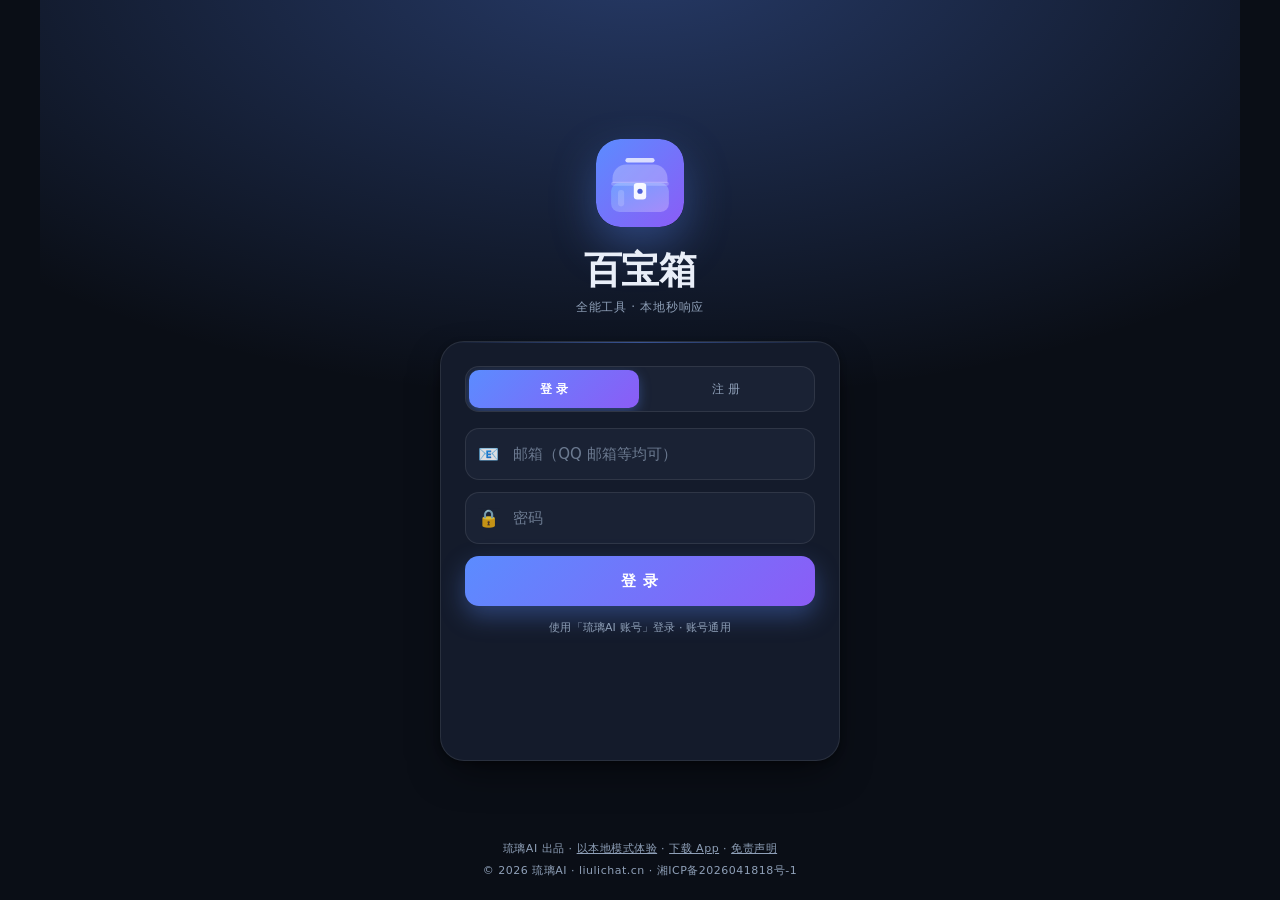
==== commit 4717275e: "feat: 备案号标注 · 登录地区IP时间提示 · 登录页 SVG 图标 · App 下载路径弹窗 前端 - 备案号「湘ICP备2026041818号-1」落到三处：登录页页脚、我的页关于卡、免责声" ====
--- a/index.html
+++ b/index.html
@@ -12,14 +12,33 @@
 <link rel="icon" type="image/png" sizes="192x192" href="icons/icon-192.png">
 <link rel="apple-touch-icon" href="icons/icon-180.png">
 <title>百宝箱 · 全能工具箱</title>
-<link rel="stylesheet" href="css/app.css?v=6">
+<link rel="stylesheet" href="css/app.css?v=7">
 </head>
 <body>
 <div id="app">
 
   <!-- 登录页 -->
   <section id="login" class="screen">
-    <img class="login-orb" src="icons/icon-192.png" alt="百宝箱">
+    <svg class="login-orb" viewBox="0 0 64 64" xmlns="http://www.w3.org/2000/svg" role="img" aria-label="百宝箱">
+      <defs>
+        <linearGradient id="orbBody" x1="0" y1="0" x2="1" y2="1">
+          <stop offset="0%" stop-color="#6f9dff"/>
+          <stop offset="100%" stop-color="#a78bfa"/>
+        </linearGradient>
+        <linearGradient id="orbFace" x1="0" y1="0" x2="1" y2="1">
+          <stop offset="0%" stop-color="#5b8cff"/>
+          <stop offset="100%" stop-color="#8b5cf6"/>
+        </linearGradient>
+      </defs>
+      <rect width="64" height="64" rx="18" fill="url(#orbFace)"/>
+      <path d="M23 15.5h18" stroke="#ffffff" stroke-opacity=".75" stroke-width="3.2" stroke-linecap="round" fill="none"/>
+      <path d="M12 28.5c0-5.5 4.5-10 10-10h20c5.5 0 10 4.5 10 10v3.5H12z" fill="#ffffff" fill-opacity=".26"/>
+      <rect x="11" y="32" width="42" height="21" rx="6" fill="url(#orbBody)"/>
+      <rect x="11" y="31" width="42" height="3" rx="1.5" fill="#ffffff" fill-opacity=".22"/>
+      <rect x="27.5" y="32" width="9" height="12" rx="2.4" fill="#ffffff" fill-opacity=".92"/>
+      <circle cx="32" cy="38" r="1.9" fill="#4c5fd7"/>
+      <rect x="16" y="37" width="4.5" height="12" rx="2.2" fill="#ffffff" fill-opacity=".16"/>
+    </svg>
     <h1 class="login-title">百宝箱</h1>
     <p class="login-sub">全能工具 · 本地秒响应</p>
     <div class="login-card">
@@ -63,7 +82,7 @@
     </div>
     <div class="login-foot">
       <p style="margin:0">琉璃AI 出品 · <a id="guestMode" style="color:inherit;text-decoration:underline;cursor:pointer">以本地模式体验</a> · <a href="download/" style="color:inherit;text-decoration:underline">下载 App</a> · <a href="disclaimer/" style="color:inherit;text-decoration:underline">免责声明</a></p>
-      <p style="margin:5px 0 0">© 2026 琉璃AI · liulichat.cn · ICP 备案办理中</p>
+      <p style="margin:5px 0 0">© 2026 琉璃AI · liulichat.cn · 湘ICP备2026041818号-1</p>
     </div>
   </section>
 
@@ -108,6 +127,9 @@
         <div class="about-card" style="display:flex;justify-content:space-between;align-items:center">
           <span class="muted">连接状态</span><span id="syncStatus" style="font-size:12.5px">检测中…</span>
         </div>
+        <div class="about-card" style="display:flex;justify-content:space-between;align-items:center;gap:10px;margin-top:10px">
+          <span class="muted">本次登录</span><span id="loginInfo" style="font-size:12.5px;text-align:right">-</span>
+        </div>
         <div class="sec-title">主题</div>
         <div class="themes" id="themes"></div>
         <div class="sec-title">App</div>
@@ -120,7 +142,8 @@
           <p>百宝箱 v0.6 · 38 个工具 · 桌面/手机自适应</p>
           <p>工具本地运行；数据只存本机与你的服务器，不外传第三方。</p>
           <p>所有工具仅供个人学习研究使用，请勿用于商业用途；使用下载类工具时请尊重原作者版权。</p>
-          <p>© 2026 琉璃AI · liulichat.cn · <a href="disclaimer/" style="color:var(--accent)">隐私保护与免责声明</a></p>
+          <p>© 2026 琉璃AI · liulichat.cn · 湘ICP备2026041818号-1（版权归琉璃AI所有，侵权必究）</p>
+          <p><a href="disclaimer/" style="color:var(--accent)">隐私保护与免责声明</a></p>
         </div>
         <button id="logout" class="btn-danger btn-block">退出登录</button>
       </div>
@@ -168,7 +191,7 @@
 <script src="js/tools5.js?v=4"></script>
 <script src="js/tools6.js?v=5"></script>
 <script src="libs/gsap.min.js?v=1"></script>
-<script src="js/api.js?v=4"></script>
-<script src="js/app.js?v=9"></script>
+<script src="js/api.js?v=5"></script>
+<script src="js/app.js?v=10"></script>
 </body>
 </html>
--- a/css/app.css
+++ b/css/app.css
@@ -272,6 +272,7 @@
 @media(hover:hover){.swatch:not(.on):hover{border-color:color-mix(in srgb,var(--accent) 50%,transparent);transform:translateY(-2px)}}
 .about-card{background:var(--card);border:1px solid var(--border);border-radius:var(--r-lg);padding:var(--sp-4);font-size:var(--fs-sm);color:var(--muted);line-height:var(--lh-loose);box-shadow:var(--e1)}
 .about-card p{margin:0}
+#loginInfo{white-space:pre-line;line-height:1.6;min-width:0;word-break:break-all}
 #logout{margin-top:var(--sp-6)}
 
 /* ===== 轻提示 ===== */
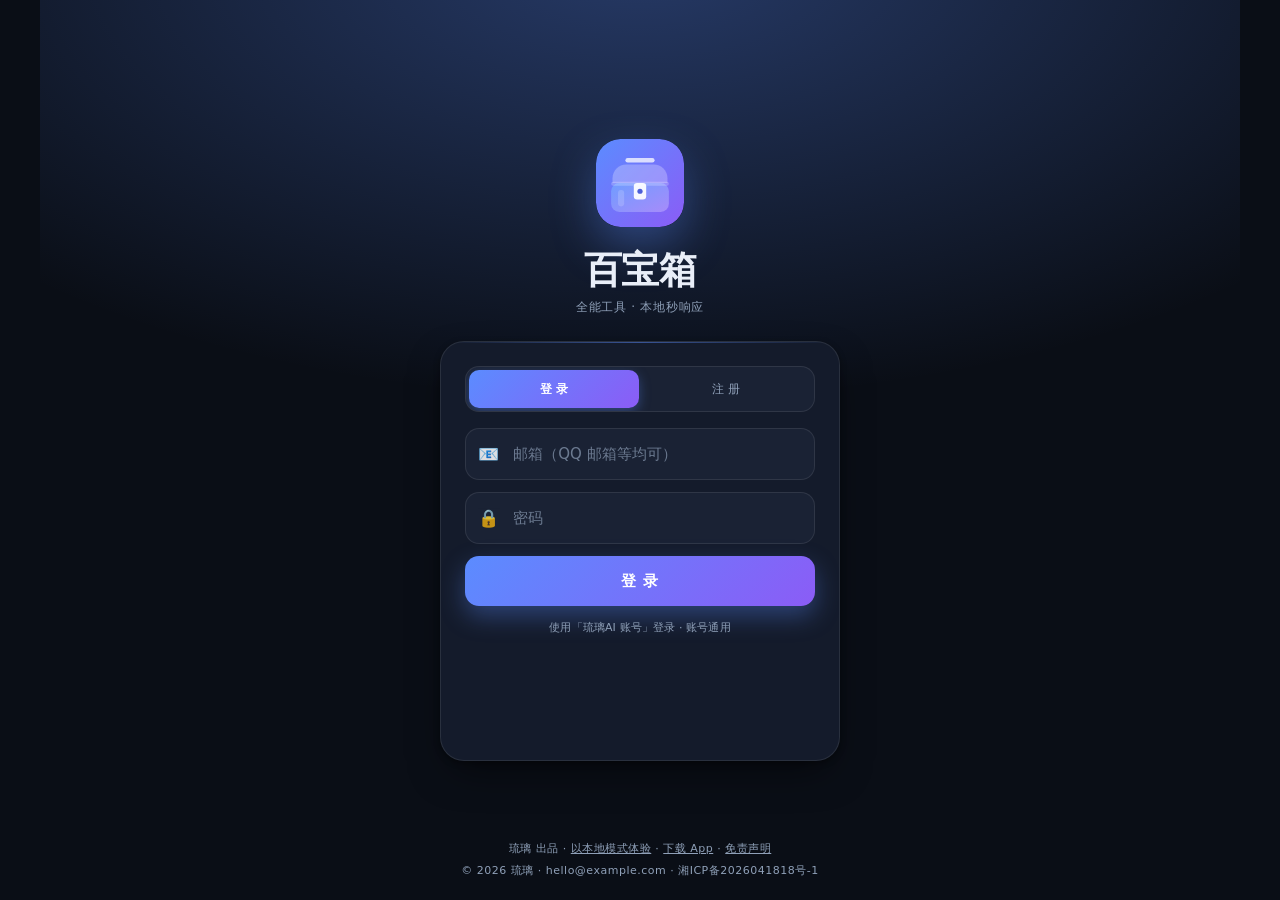
==== commit e8fe9bef: "feat: App 内「检查更新」，可下载并拉起安装（v1.0.4） 策略（用户确认）：平时手动检查不打扰，后台可置 force=true 强推更新。  前端 - 我的页新增「版本」卡片：显示当前 b" ====
--- a/index.html
+++ b/index.html
@@ -12,7 +12,7 @@
 <link rel="icon" type="image/png" sizes="192x192" href="icons/icon-192.png">
 <link rel="apple-touch-icon" href="icons/icon-180.png">
 <title>百宝箱 · 全能工具箱</title>
-<link rel="stylesheet" href="css/app.css?v=7">
+<link rel="stylesheet" href="css/app.css?v=8">
 </head>
 <body>
 <div id="app">
@@ -81,8 +81,8 @@
       </div>
     </div>
     <div class="login-foot">
-      <p style="margin:0">琉璃AI 出品 · <a id="guestMode" style="color:inherit;text-decoration:underline;cursor:pointer">以本地模式体验</a> · <a href="download/" style="color:inherit;text-decoration:underline">下载 App</a> · <a href="disclaimer/" style="color:inherit;text-decoration:underline">免责声明</a></p>
-      <p style="margin:5px 0 0">© 2026 琉璃AI · liulichat.cn · 湘ICP备2026041818号-1</p>
+      <p style="margin:0">琉璃 出品 · <a id="guestMode" style="color:inherit;text-decoration:underline;cursor:pointer">以本地模式体验</a> · <a href="download/" style="color:inherit;text-decoration:underline">下载 App</a> · <a href="disclaimer/" style="color:inherit;text-decoration:underline">免责声明</a></p>
+      <p style="margin:5px 0 0">© 2026 琉璃 · hello@example.com · 湘ICP备2026041818号-1</p>
     </div>
   </section>
 
@@ -105,7 +105,7 @@
         <div class="grid" id="grid"></div>
         <div class="sec-head" id="soonTitle" style="margin-top:24px"><span class="sec-ico">🚧</span>即将上线</div>
         <div class="grid" id="upgrid"></div>
-        <div class="foot-note">本地处理 · 无需上传 · 秒级响应<br>工具仅供个人学习使用 · © 2026 琉璃AI</div>
+        <div class="foot-note">本地处理 · 无需上传 · 秒级响应<br>工具仅供个人学习使用 · © 2026 琉璃 · hello@example.com</div>
       </div>
 
       <div id="tab-fav" class="tabpage hidden">
@@ -137,12 +137,25 @@
           <span style="font-size:12.5px">📱 安卓版 App · 文件存到系统下载目录</span>
           <a class="btn sm" href="download/" style="height:34px;text-decoration:none;white-space:nowrap">获取</a>
         </div>
+        <div class="sec-title">版本</div>
+        <div class="about-card">
+          <div class="ver-row">
+            <span class="ver-cur">当前版本 <b id="verCurrent">—</b></span>
+            <button class="btn sm" id="btnCheckVer">检查更新</button>
+          </div>
+          <div class="ver-state" id="verState">点击右侧按钮检查有没有新版本</div>
+        </div>
+        <div class="sec-title">反馈</div>
+        <div class="about-card">
+          <p>遇到问题、想提建议，或需要协助，直接发邮件：</p>
+          <p><a class="mail-link" href="mailto:hello@example.com">hello@example.com</a></p>
+        </div>
         <div class="sec-title">关于</div>
         <div class="about-card">
           <p>百宝箱 v0.6 · 38 个工具 · 桌面/手机自适应</p>
           <p>工具本地运行；数据只存本机与你的服务器，不外传第三方。</p>
           <p>所有工具仅供个人学习研究使用，请勿用于商业用途；使用下载类工具时请尊重原作者版权。</p>
-          <p>© 2026 琉璃AI · liulichat.cn · 湘ICP备2026041818号-1（版权归琉璃AI所有，侵权必究）</p>
+          <p>© 2026 琉璃 · hello@example.com · 湘ICP备2026041818号-1</p>
           <p><a href="disclaimer/" style="color:var(--accent)">隐私保护与免责声明</a></p>
         </div>
         <button id="logout" class="btn-danger btn-block">退出登录</button>
@@ -175,14 +188,37 @@
     <div class="tv-body" id="tvBody"></div>
   </section>
 
+  <!-- 版本更新弹窗（强制更新时不可关闭）-->
+  <div id="updateModal" class="modal hidden">
+    <div class="modal-mask" id="umMask"></div>
+    <div class="modal-card">
+      <div class="um-head">
+        <span class="um-ico" id="umIco">↑</span>
+        <div>
+          <div class="um-title" id="umTitle">发现新版本</div>
+          <div class="um-sub" id="umSub">—</div>
+        </div>
+      </div>
+      <div class="um-sec">更新内容</div>
+      <ul class="um-log" id="umLog"></ul>
+      <div class="um-meta" id="umMeta"></div>
+      <div class="um-actions">
+        <button class="btn" id="umLater">稍后再说</button>
+        <button class="btn accent" id="umNow">立即更新</button>
+      </div>
+      <div class="um-foot">更新遇到问题？发邮件到
+        <a href="mailto:hello@example.com">hello@example.com</a></div>
+    </div>
+  </div>
+
   <div id="toast" class="toast hidden"></div>
 </div>
 <script src="libs/qr-styling.js?v=1"></script>
-<script src="libs/jsbarcode.min.js?v=1"></script>
+<script src="libs/jsbarcode.min.js?v=2"></script>
 <script src="libs/pdf-lib.min.js?v=1"></script>
 <script src="libs/marked.min.js?v=1"></script>
 <script src="libs/zxing.min.js?v=1"></script>
-<script src="libs/jszip.min.js?v=1"></script>
+<script src="libs/jszip.min.js?v=2"></script>
 <script src="libs/md5.min.js?v=1"></script>
 <script src="js/tools.js?v=10"></script>
 <script src="js/tools2.js?v=2"></script>
@@ -190,8 +226,8 @@
 <script src="js/tools4.js?v=3"></script>
 <script src="js/tools5.js?v=4"></script>
 <script src="js/tools6.js?v=5"></script>
-<script src="libs/gsap.min.js?v=1"></script>
+<script src="libs/gsap.min.js?v=2"></script>
 <script src="js/api.js?v=5"></script>
-<script src="js/app.js?v=10"></script>
+<script src="js/app.js?v=12"></script>
 </body>
 </html>
--- a/css/app.css
+++ b/css/app.css
@@ -275,6 +275,35 @@
 #loginInfo{white-space:pre-line;line-height:1.6;min-width:0;word-break:break-all}
 #logout{margin-top:var(--sp-6)}
 
+/* ===== 版本更新 ===== */
+.ver-row{display:flex;align-items:center;justify-content:space-between;gap:var(--sp-3)}
+.ver-cur{font-size:var(--fs-sm);color:var(--muted);min-width:0}
+.ver-cur b{color:var(--text);font-variant-numeric:tabular-nums;font-weight:700}
+.ver-state{font-size:var(--fs-xs);color:var(--muted);margin-top:var(--sp-3);line-height:1.55}
+.ver-state.has{color:var(--accent);font-weight:600}
+.ver-state.err{color:var(--danger)}
+.mail-link{color:var(--accent);text-decoration:none;font-size:var(--fs-sm);word-break:break-all;font-variant-numeric:tabular-nums}
+
+/* ===== 模态弹窗（版本更新） ===== */
+.modal{position:absolute;inset:0;z-index:90;display:flex;align-items:center;justify-content:center;padding:var(--sp-5)}
+.modal-mask{position:absolute;inset:0;background:rgba(6,9,16,.62);backdrop-filter:blur(6px);-webkit-backdrop-filter:blur(6px)}
+.modal-card{position:relative;width:100%;max-width:362px;background:var(--card);border:1px solid var(--border);border-radius:var(--r-xl);padding:var(--sp-5);box-shadow:var(--e4);max-height:84%;display:flex;flex-direction:column}
+.um-head{display:flex;gap:var(--sp-3);align-items:center;margin-bottom:var(--sp-4)}
+.um-ico{width:42px;height:42px;border-radius:var(--r-md);background:var(--grad);color:#fff;display:flex;align-items:center;justify-content:center;font-size:21px;font-weight:700;flex:none;box-shadow:0 8px 20px var(--glow)}
+.um-title{font-size:var(--fs-md);font-weight:700;letter-spacing:var(--ls-tight)}
+.um-sub{font-size:var(--fs-xs);color:var(--muted);margin-top:3px;font-variant-numeric:tabular-nums}
+.um-sec{font-size:var(--fs-xs);color:var(--muted);letter-spacing:var(--ls-wide);margin-bottom:var(--sp-2)}
+.um-log{list-style:none;margin:0 0 var(--sp-3);padding:0;overflow-y:auto;flex:1;min-height:0}
+.um-log li{position:relative;padding-left:var(--sp-4);font-size:var(--fs-sm);color:var(--text);line-height:1.7}
+.um-log li::before{content:"";position:absolute;left:3px;top:9px;width:5px;height:5px;border-radius:50%;background:var(--accent)}
+.um-meta{font-size:var(--fs-xs);color:var(--muted);padding-top:var(--sp-3);border-top:1px solid var(--border);margin-bottom:var(--sp-4);font-variant-numeric:tabular-nums}
+.um-actions{display:flex;gap:var(--sp-3)}
+.um-actions .btn{flex:1}
+.um-foot{font-size:10.5px;color:var(--muted);text-align:center;margin-top:var(--sp-3);line-height:1.6}
+.um-foot a{color:var(--accent);text-decoration:none}
+/* 强制更新：不给关闭入口，只留「立即更新」 */
+.modal.force #umLater,.modal.force .um-foot{display:none}
+
 /* ===== 轻提示 ===== */
 .toast{position:absolute;top:var(--sp-5);left:50%;transform:translateX(-50%);background:var(--card2);background:color-mix(in srgb,var(--card2) 92%,transparent);backdrop-filter:blur(14px);-webkit-backdrop-filter:blur(14px);color:var(--text);padding:11px var(--sp-5);border-radius:var(--r-full);font-size:var(--fs-sm);z-index:80;box-shadow:var(--e4);border:1px solid var(--border);max-width:82%;text-align:center;pointer-events:none;line-height:1.5}
 
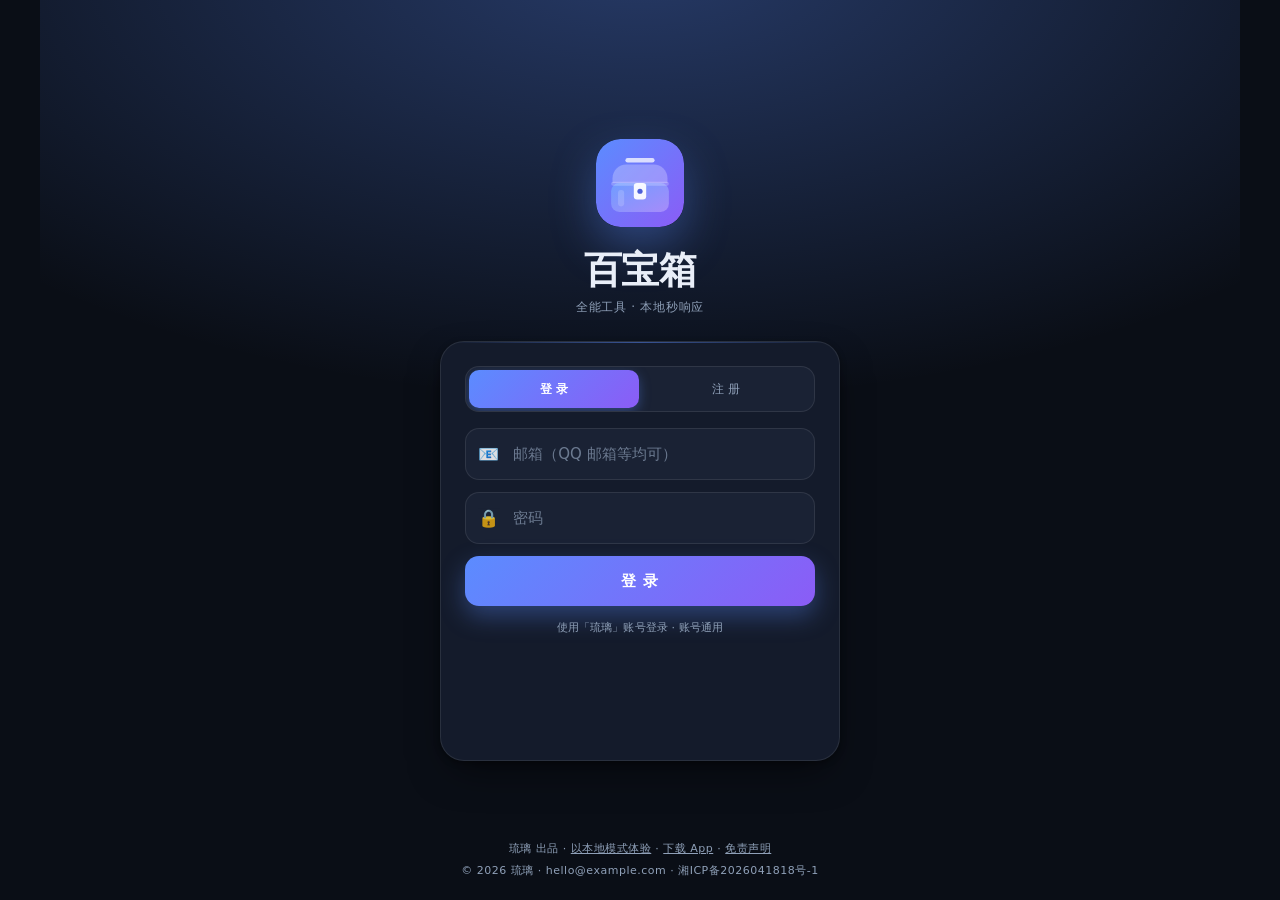
==== commit 8874ed95: "fix: 反馈邮件在 App 内点不动 + 署名统一 - WebView 默认不处理 mailto:，反馈按钮点了毫无反应。   重写 shouldOverrideUrlLoading：mailto " ====
--- a/index.html
+++ b/index.html
@@ -56,7 +56,7 @@
           <input id="liPass" type="password" placeholder="密码" autocomplete="current-password">
         </div>
         <button id="liLogin" class="btn-primary btn-block">登 录</button>
-        <p class="hint">使用「琉璃AI 账号」登录 · 账号通用</p>
+        <p class="hint">使用「琉璃」账号登录 · 账号通用</p>
       </div>
       <div id="paneRegister" class="hidden">
         <div class="field">
